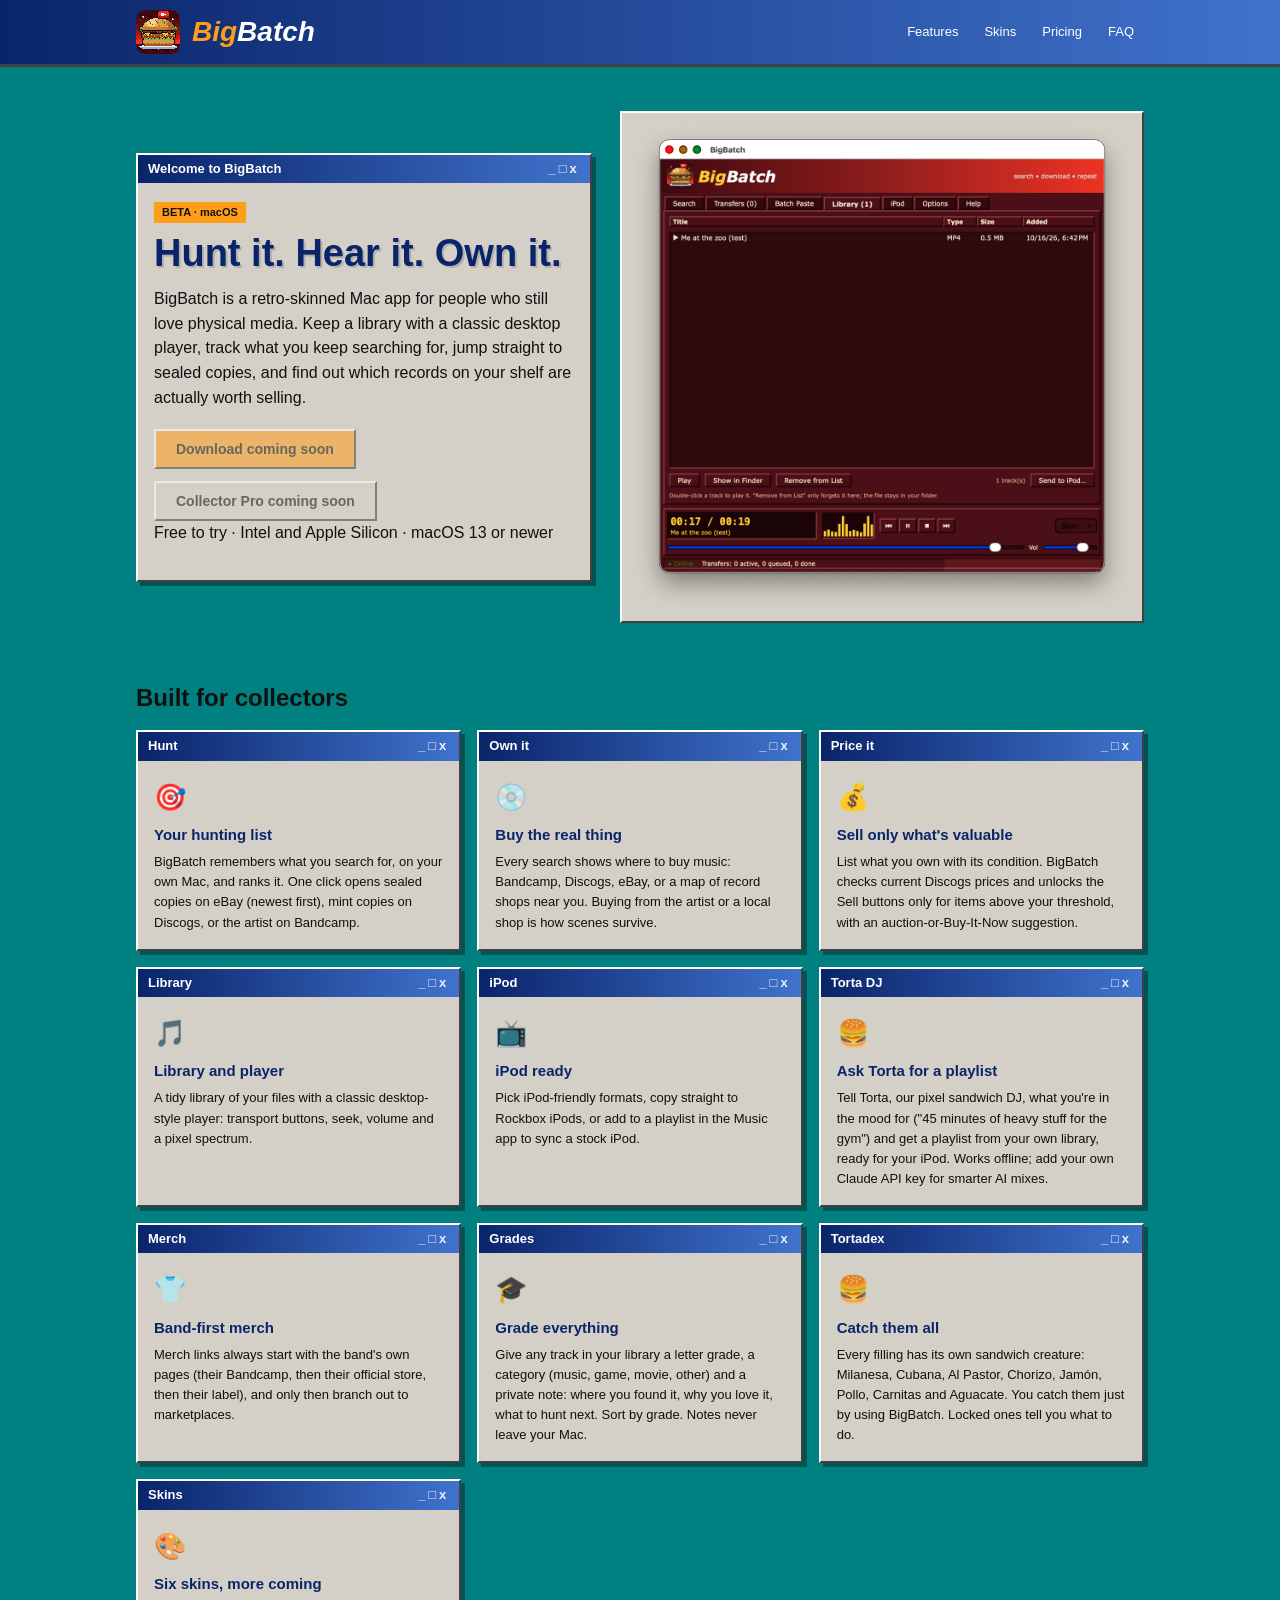
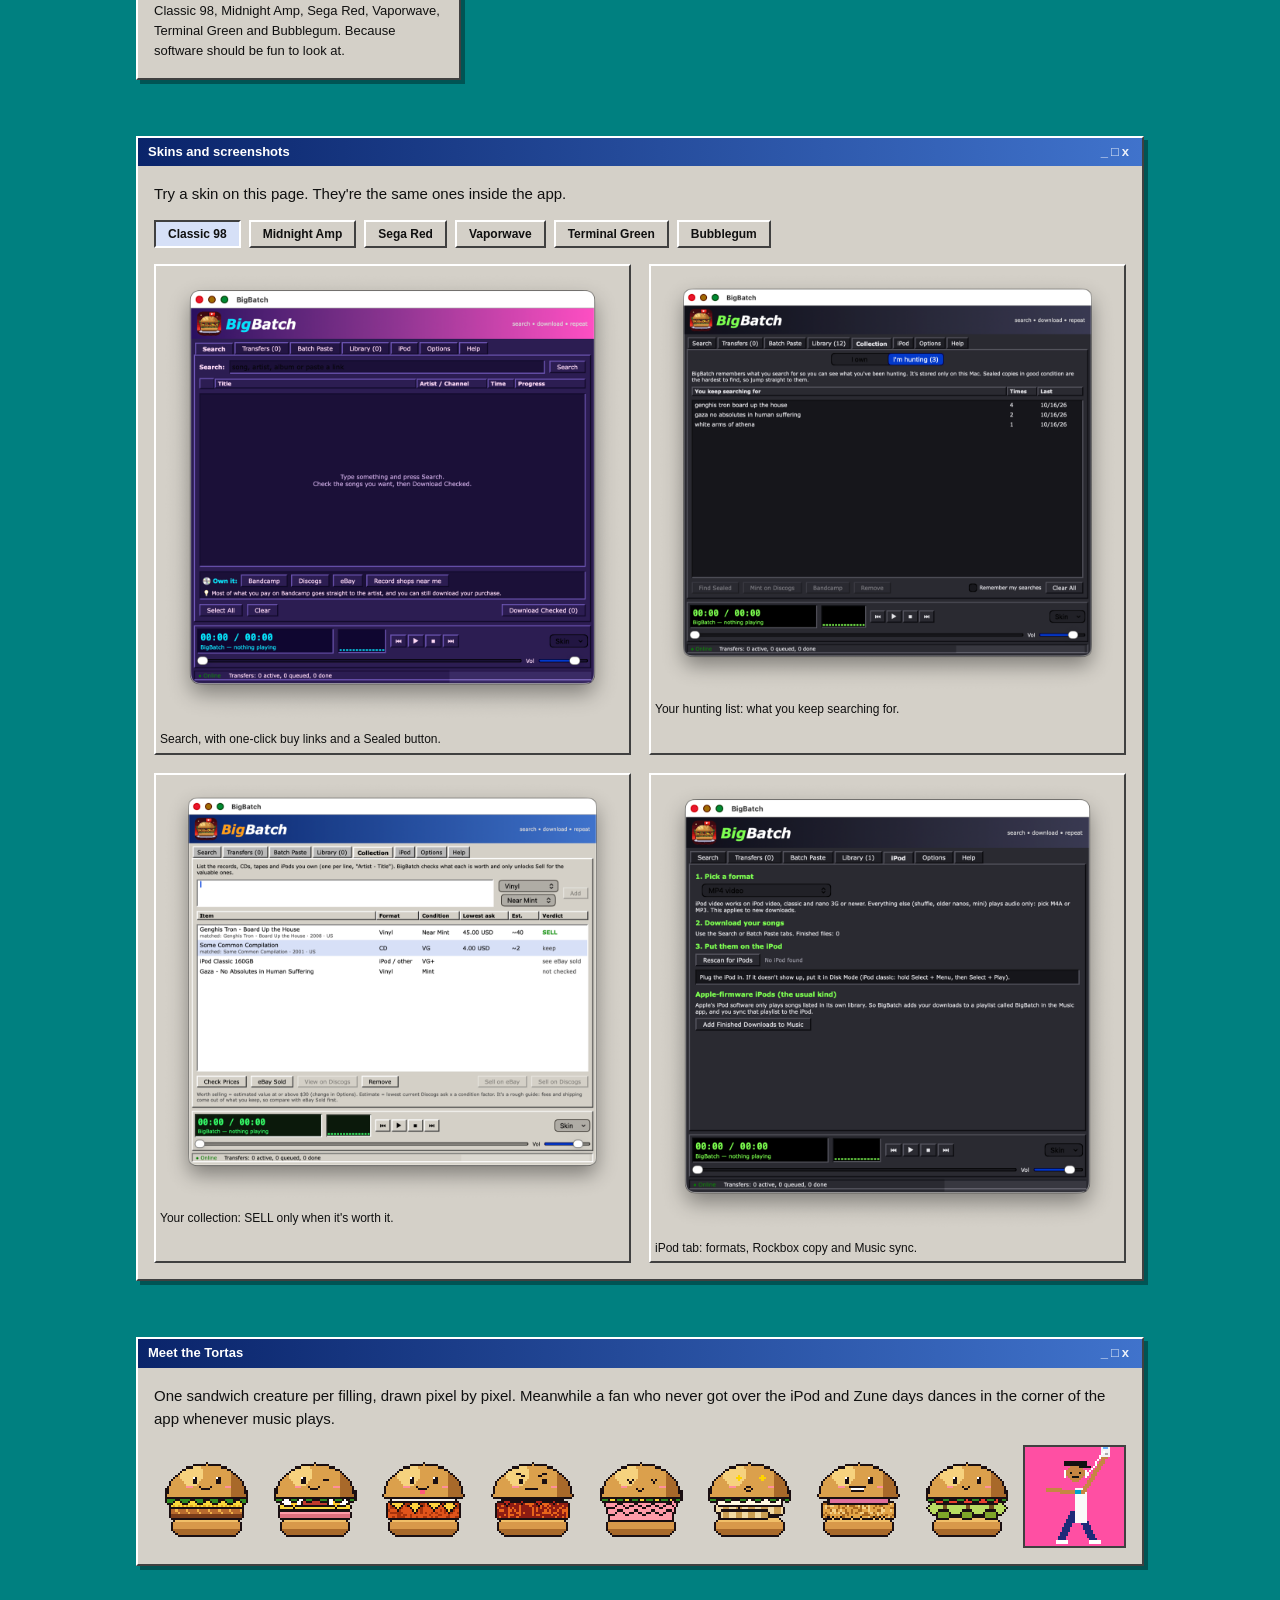
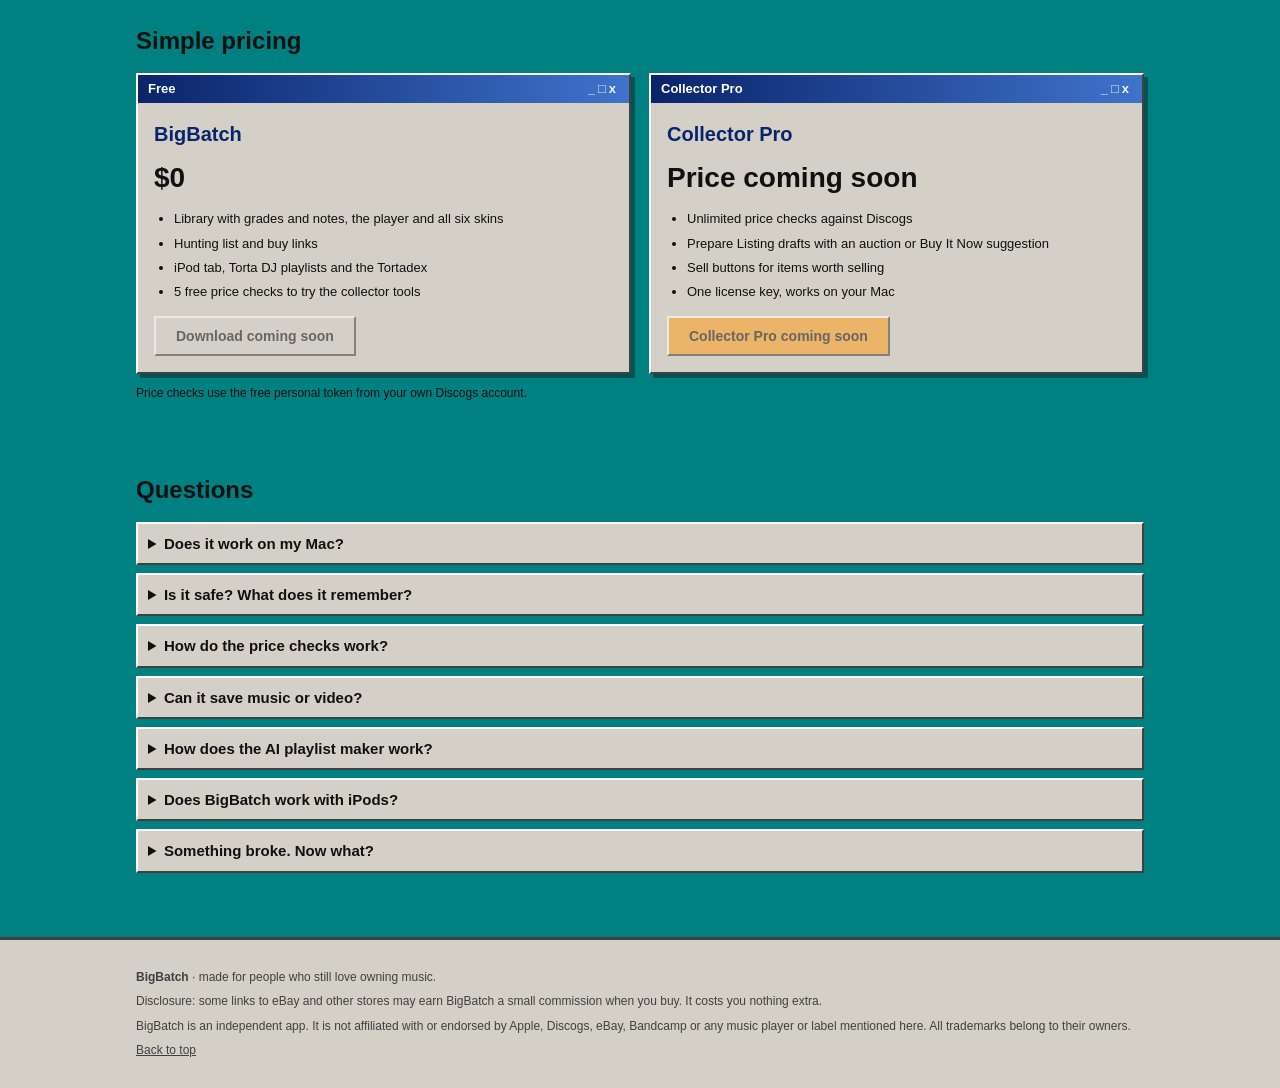
==== index.html @ f2b62b8d "BigBatch landing page Co-Authored-By: Claude Sonnet 5.5 <noreply@anthropic.com>" ====
<!doctype html>
<html lang="en">
<head>
<meta charset="utf-8">
<meta name="viewport" content="width=device-width, initial-scale=1">
<title>BigBatch</title>
<meta name="description" content="BigBatch is a retro-skinned Mac app for collectors: hunt for sealed copies, track what you want, price your shelf, and keep a library with a classic desktop player.">
<link rel="icon" href="img/icon.png">
<style>
  /* Skins mirror the app. Switch with the buttons in the Skins section. */
  :root {
    --face: #d4d0c8; --shadow: #404040; --hi: #ffffff; --bannerA: #0a246a; --bannerB: #4073cc;
    --accent: #ff9e1a; --heading: #0a246a; --text: #101010; --sub: #404040; --field: #ffffff;
    --sel: #d6e0f7; --lcdbg: #0b1a0b; --lcdfg: #38ff6a; --page: #008080;
  }
  [data-skin="midnight"] { --face:#2a2a31; --shadow:#0d0d10; --hi:#55555f; --bannerA:#101018; --bannerB:#3a3a52; --accent:#7cff4f; --heading:#7cff4f; --text:#e6e6ea; --sub:#a0a0ac; --field:#15151b; --sel:#2f4a2f; --lcdbg:#000; --lcdfg:#7cff4f; --page:#0b0b10; }
  [data-skin="sega"]     { --face:#4a1016; --shadow:#1a0407; --hi:#8a3a40; --bannerA:#3d0a10; --bannerB:#ee3324; --accent:#ffcc33; --heading:#ffcc33; --text:#ffe9d0; --sub:#d9a98f; --field:#2b0a0e; --sel:#7d1017; --lcdbg:#1a0407; --lcdfg:#ffcc33; --page:#220609; }
  [data-skin="vapor"]    { --face:#2b1d52; --shadow:#120b2a; --hi:#6d55b3; --bannerA:#2a1060; --bannerB:#ff4fc3; --accent:#00e5ff; --heading:#00e5ff; --text:#ffd9f6; --sub:#c9a8e0; --field:#1b1038; --sel:#5b2a8f; --lcdbg:#0f0630; --lcdfg:#00e5ff; --page:#150a30; }
  [data-skin="terminal"] { --face:#0c110c; --shadow:#000; --hi:#2f5a2f; --bannerA:#000; --bannerB:#0c4a14; --accent:#33ff33; --heading:#33ff33; --text:#33ff33; --sub:#1fae1f; --field:#000; --sel:#0f3a0f; --lcdbg:#000; --lcdfg:#33ff33; --page:#000; }
  [data-skin="bubble"]   { --face:#ffd1e8; --shadow:#8a3a68; --hi:#fff0f8; --bannerA:#c2187f; --bannerB:#ff7ac4; --accent:#fff200; --heading:#b0116e; --text:#3a1030; --sub:#7a3a62; --field:#fff8fc; --sel:#ffb3dc; --lcdbg:#3a1030; --lcdfg:#ff7ac4; --page:#ffb8dc; }

  * { box-sizing: border-box; }
  html { scroll-behavior: smooth; }
  body { margin: 0; font: 15px/1.55 Verdana, Geneva, Tahoma, sans-serif; color: var(--text); background: var(--page); }
  a { color: inherit; }
  img { max-width: 100%; height: auto; display: block; }
  .wrap { max-width: 1040px; margin: 0 auto; padding-left: 16px; padding-right: 16px; }

  /* beveled "window" panels */
  .win { background: var(--face); border: 2px solid; border-color: var(--hi) var(--shadow) var(--shadow) var(--hi); box-shadow: 4px 4px 0 rgba(0,0,0,.35); }
  .win > .bar { background: linear-gradient(90deg, var(--bannerA), var(--bannerB)); color: #fff; padding: 4px 10px; font-weight: bold; font-size: 13px; display: flex; justify-content: space-between; align-items: center; }
  .win > .bar i { font-style: normal; letter-spacing: 3px; opacity: .9; }
  .win > .body { padding: 16px; }
  .sunk { background: var(--field); border: 2px solid; border-color: var(--shadow) var(--hi) var(--hi) var(--shadow); }
  .btn { display: inline-block; text-decoration: none; padding: 10px 20px; font: bold 14px Verdana, sans-serif; color: var(--text); background: var(--face); border: 2px solid; border-color: var(--hi) var(--shadow) var(--shadow) var(--hi); cursor: pointer; }
  .btn:hover { background: var(--sel); }
  .btn:active { border-color: var(--shadow) var(--hi) var(--hi) var(--shadow); }
  .btn.primary { background: var(--accent); color: #111; }
  .btn.small { padding: 5px 12px; font-size: 12px; }
  .btn[aria-pressed="true"] { border-color: var(--shadow) var(--hi) var(--hi) var(--shadow); background: var(--sel); }

  header { background: linear-gradient(90deg, var(--bannerA), var(--bannerB)); border-bottom: 3px solid var(--shadow); }
  header .wrap { display: flex; align-items: center; gap: 12px; padding: 10px 16px; }
  header img { width: 44px; image-rendering: pixelated; }
  .logo { font: italic bold 28px Verdana, sans-serif; color: #fff; text-decoration: none; }
  .logo b { color: var(--accent); }
  nav { margin-left: auto; display: flex; gap: 6px; flex-wrap: wrap; }
  nav a { color: #fff; text-decoration: none; padding: 4px 10px; font-size: 13px; }
  nav a:hover { background: rgba(255,255,255,.18); }

  .hero { padding-top: 44px; padding-bottom: 28px; }
  .hero .grid { display: grid; grid-template-columns: 1fr 1.15fr; gap: 28px; align-items: center; }
  .hero h1 { font-size: 38px; line-height: 1.1; margin: 0 0 12px; color: var(--heading); text-shadow: 2px 2px 0 rgba(0,0,0,.15); }
  .hero p { margin: 0 0 18px; color: var(--text); font-size: 16px; }
  .cta { display: flex; gap: 12px; flex-wrap: wrap; }
  .tag { display: inline-block; font-size: 11px; padding: 2px 8px; background: var(--accent); color: #111; font-weight: bold; margin-bottom: 10px; }
  .sub { color: var(--sub); font-size: 12px; margin-top: 10px; }
  .shot { border: 2px solid; border-color: var(--hi) var(--shadow) var(--shadow) var(--hi); background: var(--face); padding: 4px; }
  .shot img { width: 100%; }

  section.wrap { padding-top: 28px; padding-bottom: 28px; }
  h2 { margin: 0 0 14px; font-size: 24px; color: var(--heading); }
  .on-page h2, .on-page > p { color: var(--text); }
  .features { display: grid; grid-template-columns: repeat(3, 1fr); gap: 16px; }
  .features h3 { margin: 0 0 6px; font-size: 15px; color: var(--heading); }
  .features p { margin: 0; font-size: 13px; color: var(--text); }
  .features .ico { font-size: 26px; margin-bottom: 6px; }

  .gallery { display: grid; grid-template-columns: repeat(2, 1fr); gap: 18px; margin-top: 16px; }
  .gallery figure { margin: 0; }
  .gallery figcaption { font-size: 12px; margin-top: 6px; color: var(--text); }
  .skins { display: flex; gap: 8px; flex-wrap: wrap; margin: 8px 0 4px; }

  .plans { display: grid; grid-template-columns: 1fr 1fr; gap: 18px; }
  .plans h3 { margin: 0 0 4px; color: var(--heading); font-size: 20px; }
  .price { font-size: 28px; font-weight: bold; margin: 6px 0 10px; }
  .plans ul { margin: 0 0 14px; padding-left: 20px; font-size: 13px; }
  .plans li { margin: 4px 0; }

  .tortas { display: grid; grid-template-columns: repeat(9, 1fr); gap: 6px; }
  .tortas img { image-rendering: pixelated; width: 100%; }
  .tortas .fan { border: 2px solid var(--shadow); }
  details { margin: 8px 0; }
  summary { cursor: pointer; font-weight: bold; padding: 8px 10px; background: var(--face); border: 2px solid; border-color: var(--hi) var(--shadow) var(--shadow) var(--hi); }
  details p { margin: 0; padding: 10px 12px; font-size: 13px; }

  footer { background: var(--face); border-top: 3px solid var(--shadow); margin-top: 28px; padding: 22px 0; font-size: 12px; color: var(--sub); }
  footer p { margin: 6px 0; }

  @media (max-width: 800px) {
    .hero .grid, .plans { grid-template-columns: 1fr; }
    .features { grid-template-columns: 1fr 1fr; }
    .gallery { grid-template-columns: 1fr; }
    .hero h1 { font-size: 32px; }
  }
  @media (max-width: 800px) { .tortas { grid-template-columns: repeat(3, 1fr); } }
  @media (max-width: 520px) { .features { grid-template-columns: 1fr; } nav { display: none; } }
  @media (prefers-reduced-motion: reduce) { html { scroll-behavior: auto; } }
</style>
</head>
<body data-skin="classic">

<header>
  <div class="wrap">
    <img src="img/icon.png" alt="BigBatch pixel-art torta icon">
    <a class="logo" href="#top"><b>Big</b>Batch</a>
    <nav aria-label="Main">
      <a href="#features">Features</a>
      <a href="#skins">Skins</a>
      <a href="#pricing">Pricing</a>
      <a href="#faq">FAQ</a>
    </nav>
  </div>
</header>

<main id="top">
  <div class="wrap hero">
    <div class="grid">
      <div class="win"><div class="bar">Welcome to BigBatch <i>_&#9633;x</i></div><div class="body">
        <span class="tag">BETA &middot; macOS</span>
        <h1>Hunt it. Hear it. Own it.</h1>
        <p>BigBatch is a retro-skinned Mac app for people who still love physical media. Keep a library with a classic desktop player, track what you keep searching for, jump straight to sealed copies, and find out which records on your shelf are actually worth selling.</p>
        <div class="cta">
          <a class="btn primary" data-link="download" href="#download">Download for Mac</a>
          <a class="btn" data-link="buy" href="#pricing">Get Collector Pro</a>
        </div>
        <p class="sub">Free to try &middot; Intel and Apple Silicon &middot; macOS 13 or newer</p>
      </div></div>
      <div class="shot"><img src="img/library.png" alt="BigBatch with the Sega Red skin, showing the library and the built-in player"></div>
    </div>
  </div>

  <section id="features" class="wrap">
    <h2 style="color:var(--text)">Built for collectors</h2>
    <div class="features">
      <div class="win"><div class="bar">Hunt <i>_&#9633;x</i></div><div class="body">
        <div class="ico">&#127919;</div><h3>Your hunting list</h3>
        <p>BigBatch remembers what you search for, on your own Mac, and ranks it. One click opens sealed copies on eBay (newest first), mint copies on Discogs, or the artist on Bandcamp.</p></div></div>
      <div class="win"><div class="bar">Own it <i>_&#9633;x</i></div><div class="body">
        <div class="ico">&#128191;</div><h3>Buy the real thing</h3>
        <p>Every search shows where to buy music: Bandcamp, Discogs, eBay, or a map of record shops near you. Buying from the artist or a local shop is how scenes survive.</p></div></div>
      <div class="win"><div class="bar">Price it <i>_&#9633;x</i></div><div class="body">
        <div class="ico">&#128176;</div><h3>Sell only what's valuable</h3>
        <p>List what you own with its condition. BigBatch checks current Discogs prices and unlocks the Sell buttons only for items above your threshold, with an auction-or-Buy-It-Now suggestion.</p></div></div>
      <div class="win"><div class="bar">Library <i>_&#9633;x</i></div><div class="body">
        <div class="ico">&#127925;</div><h3>Library and player</h3>
        <p>A tidy library of your files with a classic desktop-style player: transport buttons, seek, volume and a pixel spectrum.</p></div></div>
      <div class="win"><div class="bar">iPod <i>_&#9633;x</i></div><div class="body">
        <div class="ico">&#128250;</div><h3>iPod ready</h3>
        <p>Pick iPod-friendly formats, copy straight to Rockbox iPods, or add to a playlist in the Music app to sync a stock iPod.</p></div></div>
      <div class="win"><div class="bar">Torta DJ <i>_&#9633;x</i></div><div class="body">
        <div class="ico">&#127828;</div><h3>Ask Torta for a playlist</h3>
        <p>Tell Torta, our pixel sandwich DJ, what you're in the mood for ("45 minutes of heavy stuff for the gym") and get a playlist from your own library, ready for your iPod. Works offline; add your own Claude API key for smarter AI mixes.</p></div></div>
      <div class="win"><div class="bar">Merch <i>_&#9633;x</i></div><div class="body">
        <div class="ico">&#128085;</div><h3>Band-first merch</h3>
        <p>Merch links always start with the band's own pages (their Bandcamp, then their official store, then their label), and only then branch out to marketplaces.</p></div></div>
      <div class="win"><div class="bar">Grades <i>_&#9633;x</i></div><div class="body">
        <div class="ico">&#127891;</div><h3>Grade everything</h3>
        <p>Give any track in your library a letter grade, a category (music, game, movie, other) and a private note: where you found it, why you love it, what to hunt next. Sort by grade. Notes never leave your Mac.</p></div></div>
      <div class="win"><div class="bar">Tortadex <i>_&#9633;x</i></div><div class="body">
        <div class="ico">&#127828;</div><h3>Catch them all</h3>
        <p>Every filling has its own sandwich creature: Milanesa, Cubana, Al Pastor, Chorizo, Jam&oacute;n, Pollo, Carnitas and Aguacate. You catch them just by using BigBatch. Locked ones tell you what to do.</p></div></div>
      <div class="win"><div class="bar">Skins <i>_&#9633;x</i></div><div class="body">
        <div class="ico">&#127912;</div><h3>Six skins, more coming</h3>
        <p>Classic 98, Midnight Amp, Sega Red, Vaporwave, Terminal Green and Bubblegum. Because software should be fun to look at.</p></div></div>
    </div>
  </section>

  <section id="skins" class="wrap">
    <div class="win">
      <div class="bar">Skins and screenshots <i>_&#9633;x</i></div>
      <div class="body">
        <p style="margin-top:0">Try a skin on this page. They're the same ones inside the app.</p>
        <div class="skins" role="group" aria-label="Choose a skin">
          <button class="btn small" data-skin-btn="classic" aria-pressed="true">Classic 98</button>
          <button class="btn small" data-skin-btn="midnight" aria-pressed="false">Midnight Amp</button>
          <button class="btn small" data-skin-btn="sega" aria-pressed="false">Sega Red</button>
          <button class="btn small" data-skin-btn="vapor" aria-pressed="false">Vaporwave</button>
          <button class="btn small" data-skin-btn="terminal" aria-pressed="false">Terminal Green</button>
          <button class="btn small" data-skin-btn="bubble" aria-pressed="false">Bubblegum</button>
        </div>
        <div class="gallery">
          <figure class="shot"><img src="img/buy-strip.png" alt="Search tab with the Buy it strip in the Vaporwave skin" loading="lazy"><figcaption>Search, with one-click buy links and a Sealed button.</figcaption></figure>
          <figure class="shot"><img src="img/hunting.png" alt="The hunting list in the Midnight Amp skin" loading="lazy"><figcaption>Your hunting list: what you keep searching for.</figcaption></figure>
          <figure class="shot"><img src="img/collection.png" alt="Collection tab showing a valuable record marked SELL and a cheap CD marked keep" loading="lazy"><figcaption>Your collection: SELL only when it's worth it.</figcaption></figure>
          <figure class="shot"><img src="img/ipod.png" alt="The iPod tab in the Midnight Amp skin" loading="lazy"><figcaption>iPod tab: formats, Rockbox copy and Music sync.</figcaption></figure>
        </div>
      </div>
    </div>
  </section>

  <section id="tortas" class="wrap">
    <div class="win">
      <div class="bar">Meet the Tortas <i>_&#9633;x</i></div>
      <div class="body">
        <p style="margin-top:0">One sandwich creature per filling, drawn pixel by pixel. Meanwhile a fan who never got over the iPod and Zune days dances in the corner of the app whenever music plays.</p>
        <div class="tortas">
          <img src="img/tortas/torta_milanesa.png" alt="Milly the Milanesa, a pixel-art sandwich creature">
          <img src="img/tortas/torta_cubana.png" alt="Cuba the Cubana">
          <img src="img/tortas/torta_alpastor.png" alt="Pasto the Al Pastor">
          <img src="img/tortas/torta_chorizo.png" alt="Chori the Chorizo">
          <img src="img/tortas/torta_jamon.png" alt="Jami the Jamon">
          <img src="img/tortas/torta_pollo.png" alt="Polly the Pollo">
          <img src="img/tortas/torta_carnitas.png" alt="Carni the Carnitas">
          <img src="img/tortas/torta_aguacate.png" alt="Avo the Aguacate">
          <img class="fan" src="img/tortas/dancer.png" alt="The dancing fan holding an iPod">
        </div>
      </div>
    </div>
  </section>

  <section id="pricing" class="wrap">
    <h2 style="color:var(--text)">Simple pricing</h2>
    <div class="plans">
      <div class="win"><div class="bar">Free <i>_&#9633;x</i></div><div class="body">
        <h3>BigBatch</h3><div class="price">$0</div>
        <ul>
          <li>Library with grades and notes, the player and all six skins</li>
          <li>Hunting list and buy links</li>
          <li>iPod tab, Torta DJ playlists and the Tortadex</li>
          <li>5 free price checks to try the collector tools</li>
        </ul>
        <a class="btn" data-link="download" href="#download">Download</a>
      </div></div>
      <div class="win"><div class="bar">Collector Pro <i>_&#9633;x</i></div><div class="body">
        <h3>Collector Pro</h3><div class="price" data-price>Price coming soon</div>
        <ul>
          <li>Unlimited price checks against Discogs</li>
          <li>Prepare Listing drafts with an auction or Buy It Now suggestion</li>
          <li>Sell buttons for items worth selling</li>
          <li>One license key, works on your Mac</li>
        </ul>
        <a class="btn primary" data-link="buy" href="#pricing">Buy Collector Pro</a>
      </div></div>
    </div>
    <p class="sub" style="color:var(--text)">Price checks use the free personal token from your own Discogs account.</p>
  </section>

  <section id="faq" class="wrap">
    <h2 style="color:var(--text)">Questions</h2>
    <details><summary>Does it work on my Mac?</summary><p>Yes, on Intel and Apple Silicon Macs running macOS 13 or newer. The first time you open it, macOS will warn that it isn't from the App Store: right-click BigBatch, choose Open, then confirm. You only do this once.</p></details>
    <details><summary>Is it safe? What does it remember?</summary><p>Your searches, library and collection are stored only on your own Mac. Nothing is uploaded unless you choose to send a help report yourself. You can switch search memory off or clear it any time.</p></details>
    <details><summary>How do the price checks work?</summary><p>BigBatch looks up the lowest current asking price on Discogs for each item and applies a rough condition factor. It's a guide, not an appraisal: fees and shipping come out of what you keep, so compare with eBay's sold listings before you list anything.</p></details>
    <details><summary>Can it save music or video?</summary><p>BigBatch can save audio and video that you have the right to keep: your own uploads, Creative Commons and public-domain material, and anything you have permission to save. You're responsible for following copyright law and each site's terms of service.</p></details>
    <details><summary>How does the AI playlist maker work?</summary><p>Torta works in two modes. Quick mode matches your words to the track names in your library, entirely on your Mac. If you paste your own Claude API key in Options, Torta uses it for smarter mixes; in that mode your request and your track titles are sent to Anthropic using your key, and you pay for your own usage. The key is kept in your Mac's Keychain.</p></details>
    <details><summary>Does BigBatch work with iPods?</summary><p>It can prepare iPod-friendly files and copy them to Rockbox iPods, or add them to a playlist in the Music app so you can sync a stock iPod. This part is new, so tell us if your model doesn't behave.</p></details>
    <details><summary>Something broke. Now what?</summary><p>Open the Help tab. Run Check tests the app's tools, and Send Help Report bundles a screenshot and diagnostics into a zip you can send to us. Nothing is sent automatically.</p></details>
  </section>
</main>

<footer>
  <div class="wrap">
    <p><b>BigBatch</b> &middot; made for people who still love owning music.</p>
    <p>Disclosure: some links to eBay and other stores may earn BigBatch a small commission when you buy. It costs you nothing extra.</p>
    <p>BigBatch is an independent app. It is not affiliated with or endorsed by Apple, Discogs, eBay, Bandcamp or any music player or label mentioned here. All trademarks belong to their owners.</p>
    <p><a href="#top">Back to top</a></p>
  </div>
</footer>

<script>
  // Fill in your real links here. Leave blank to keep the buttons pointing at the page sections.
  const CONFIG = {
    download: "",   // e.g. a GitHub release or your own hosting URL for BigBatch.zip
    buy: "",        // your Lemon Squeezy (or other) checkout URL for Collector Pro
    price: ""       // e.g. "$19", shown on the Collector Pro card
  };

  for (const a of document.querySelectorAll("[data-link]")) {
    const url = CONFIG[a.dataset.link];
    if (url) { a.href = url; a.rel = "noopener"; }
    else {  // no link yet: show an honest "coming soon" instead of a dead button
      a.removeAttribute("href");
      a.setAttribute("aria-disabled", "true");
      a.style.opacity = ".55"; a.style.cursor = "not-allowed";
      a.textContent = a.dataset.link === "download" ? "Download coming soon" : "Collector Pro coming soon";
    }
  }
  if (CONFIG.price) for (const el of document.querySelectorAll("[data-price]")) el.textContent = CONFIG.price;

  // skin switcher
  const btns = [...document.querySelectorAll("[data-skin-btn]")];
  function setSkin(name) {
    document.body.dataset.skin = name;
    btns.forEach(b => b.setAttribute("aria-pressed", String(b.dataset.skinBtn === name)));
    try { localStorage.setItem("bb-skin", name); } catch (e) {}
  }
  btns.forEach(b => b.addEventListener("click", () => setSkin(b.dataset.skinBtn)));
  try { const s = localStorage.getItem("bb-skin"); if (s) setSkin(s); } catch (e) {}
</script>
</body>
</html>
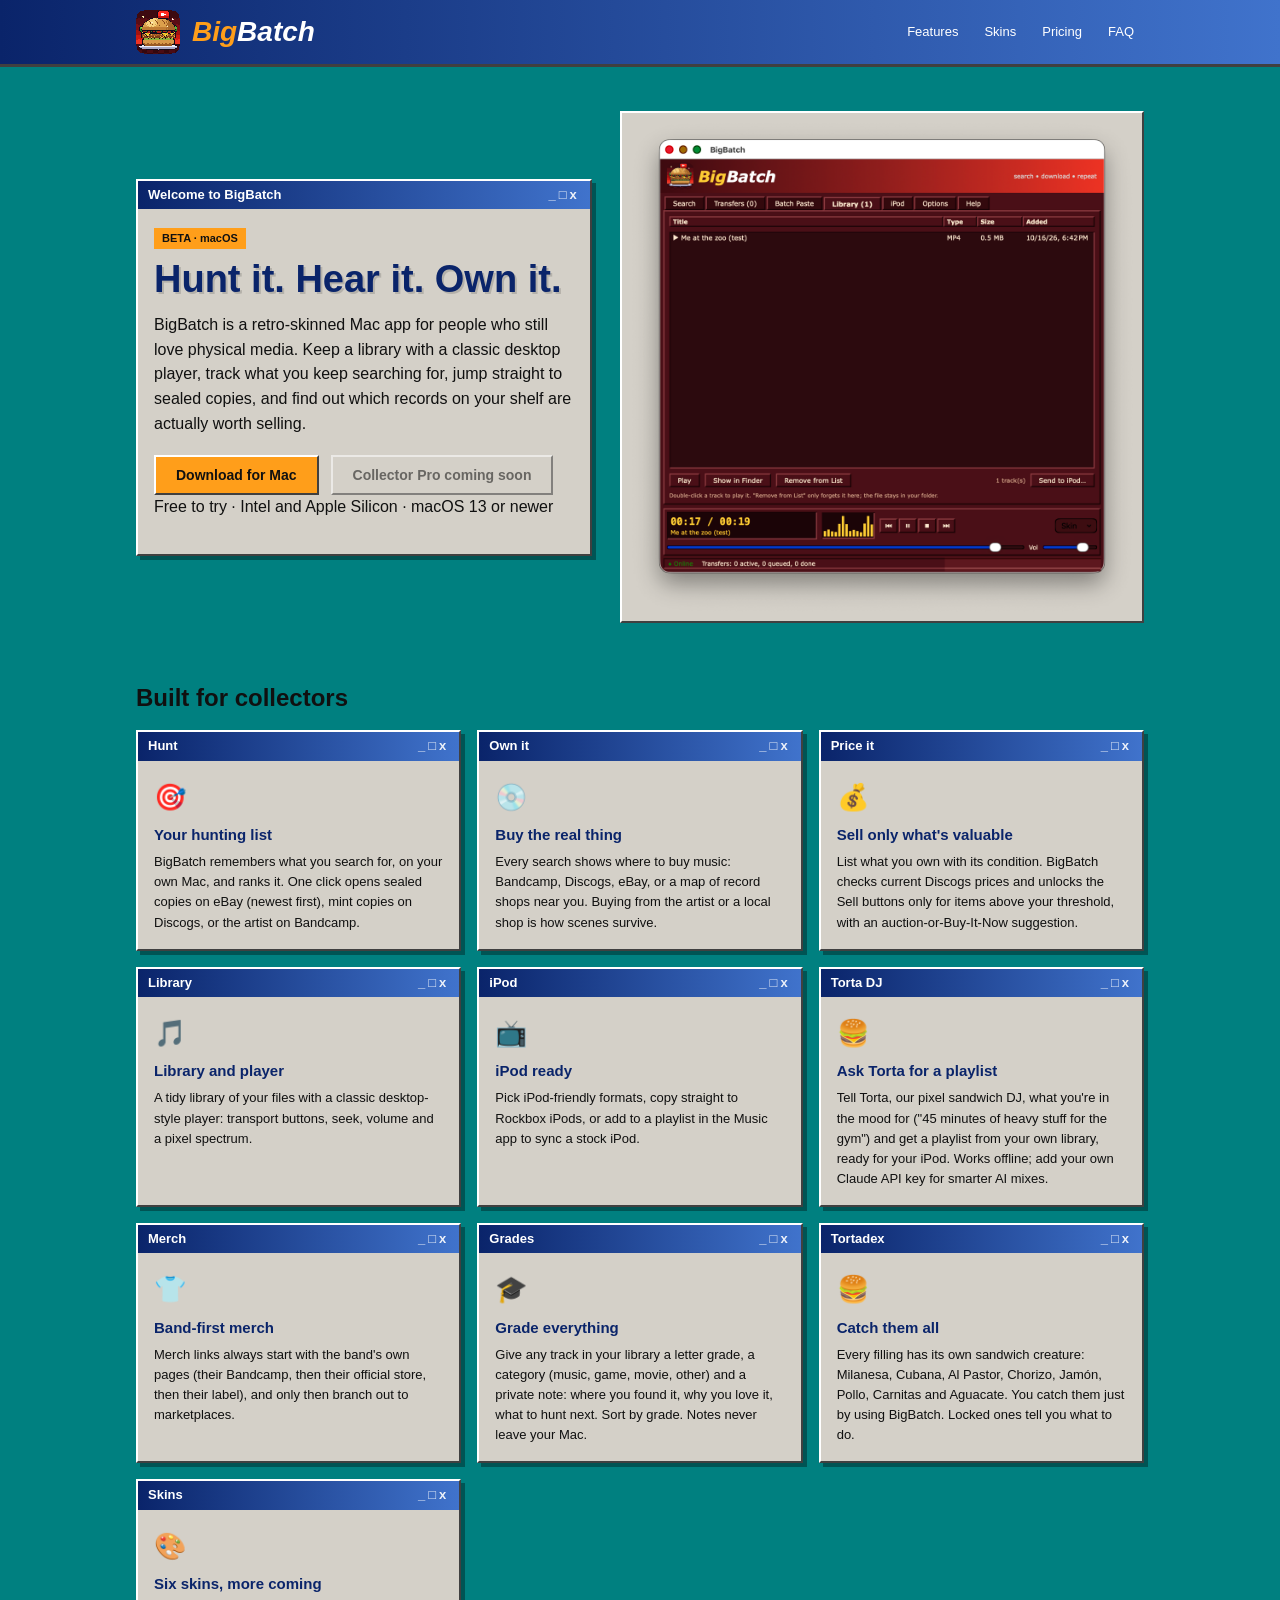
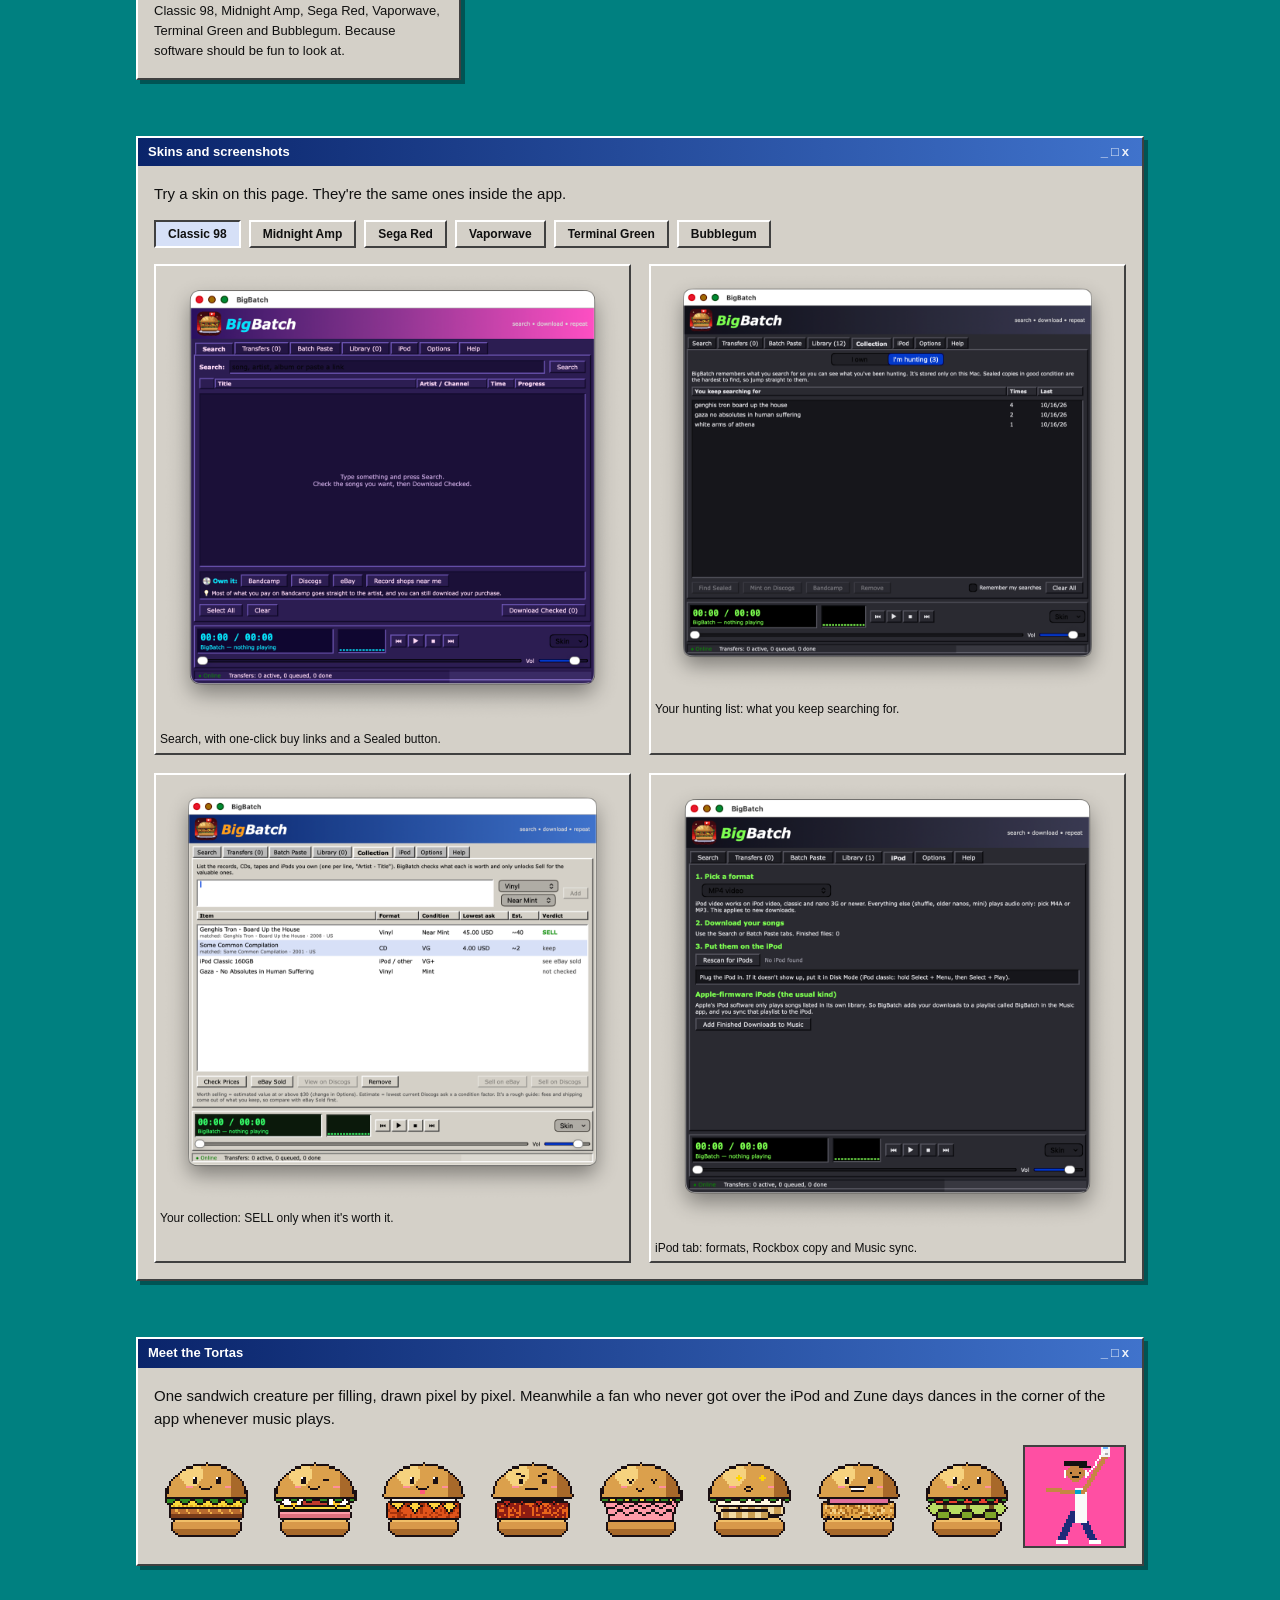
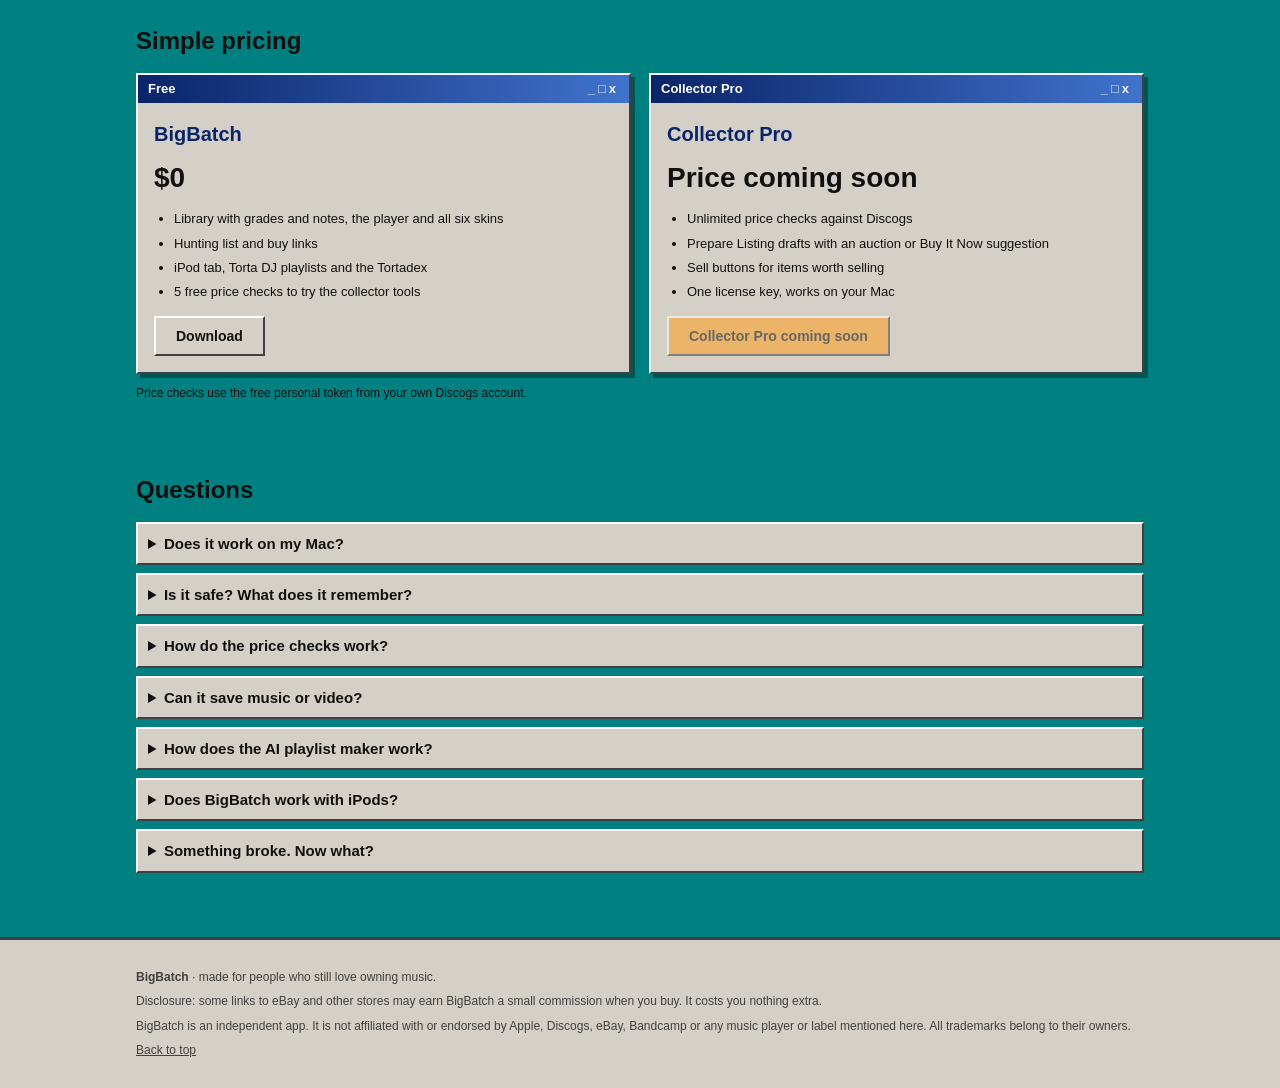
==== commit b06b0333: "Wire the Download button to the latest release Co-Authored-By: Claude Sonnet 5.5 <noreply@anthropic." ====
--- a/index.html
+++ b/index.html
@@ -260,7 +260,7 @@
 <script>
   // Fill in your real links here. Leave blank to keep the buttons pointing at the page sections.
   const CONFIG = {
-    download: "",   // e.g. a GitHub release or your own hosting URL for BigBatch.zip
+    download: "https://github.com/t6fwv555y8-rgb/bigbatch/releases/latest/download/BigBatch.zip",
     buy: "",        // your Lemon Squeezy (or other) checkout URL for Collector Pro
     price: ""       // e.g. "$19", shown on the Collector Pro card
   };
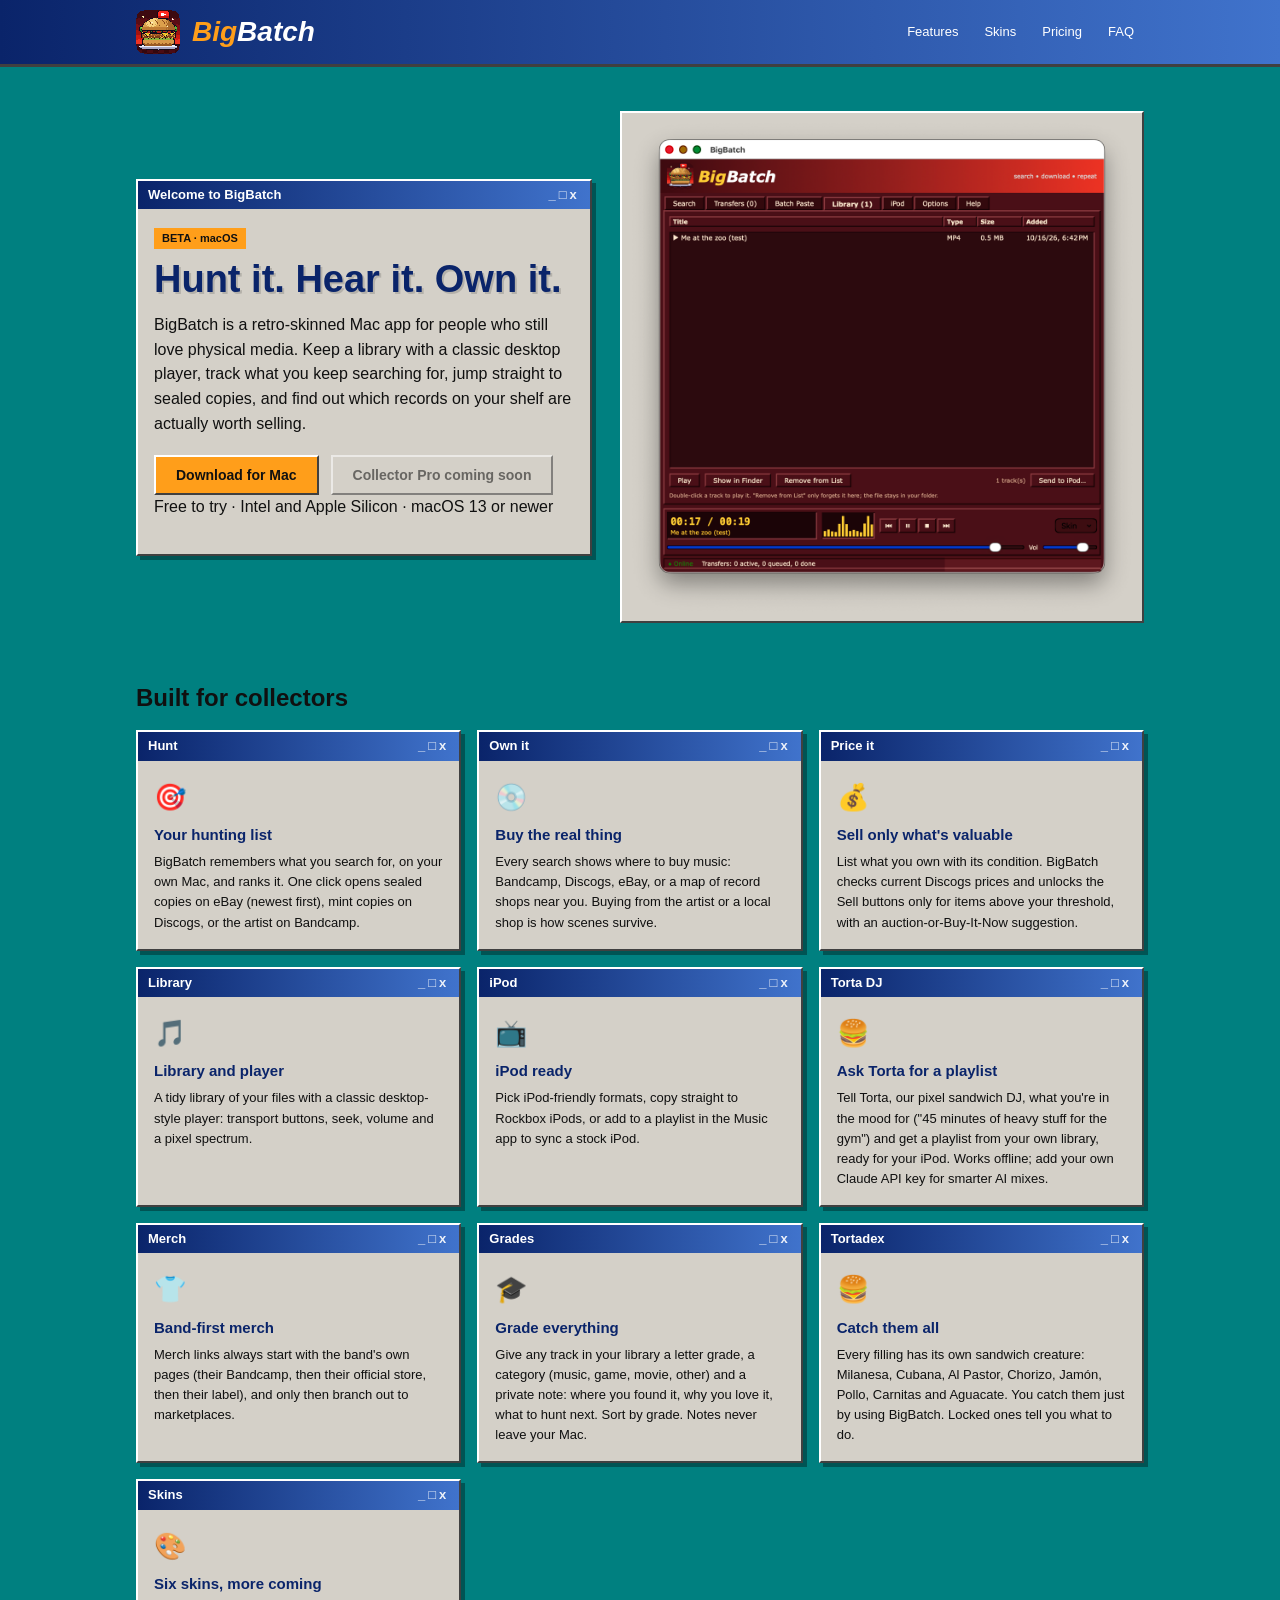
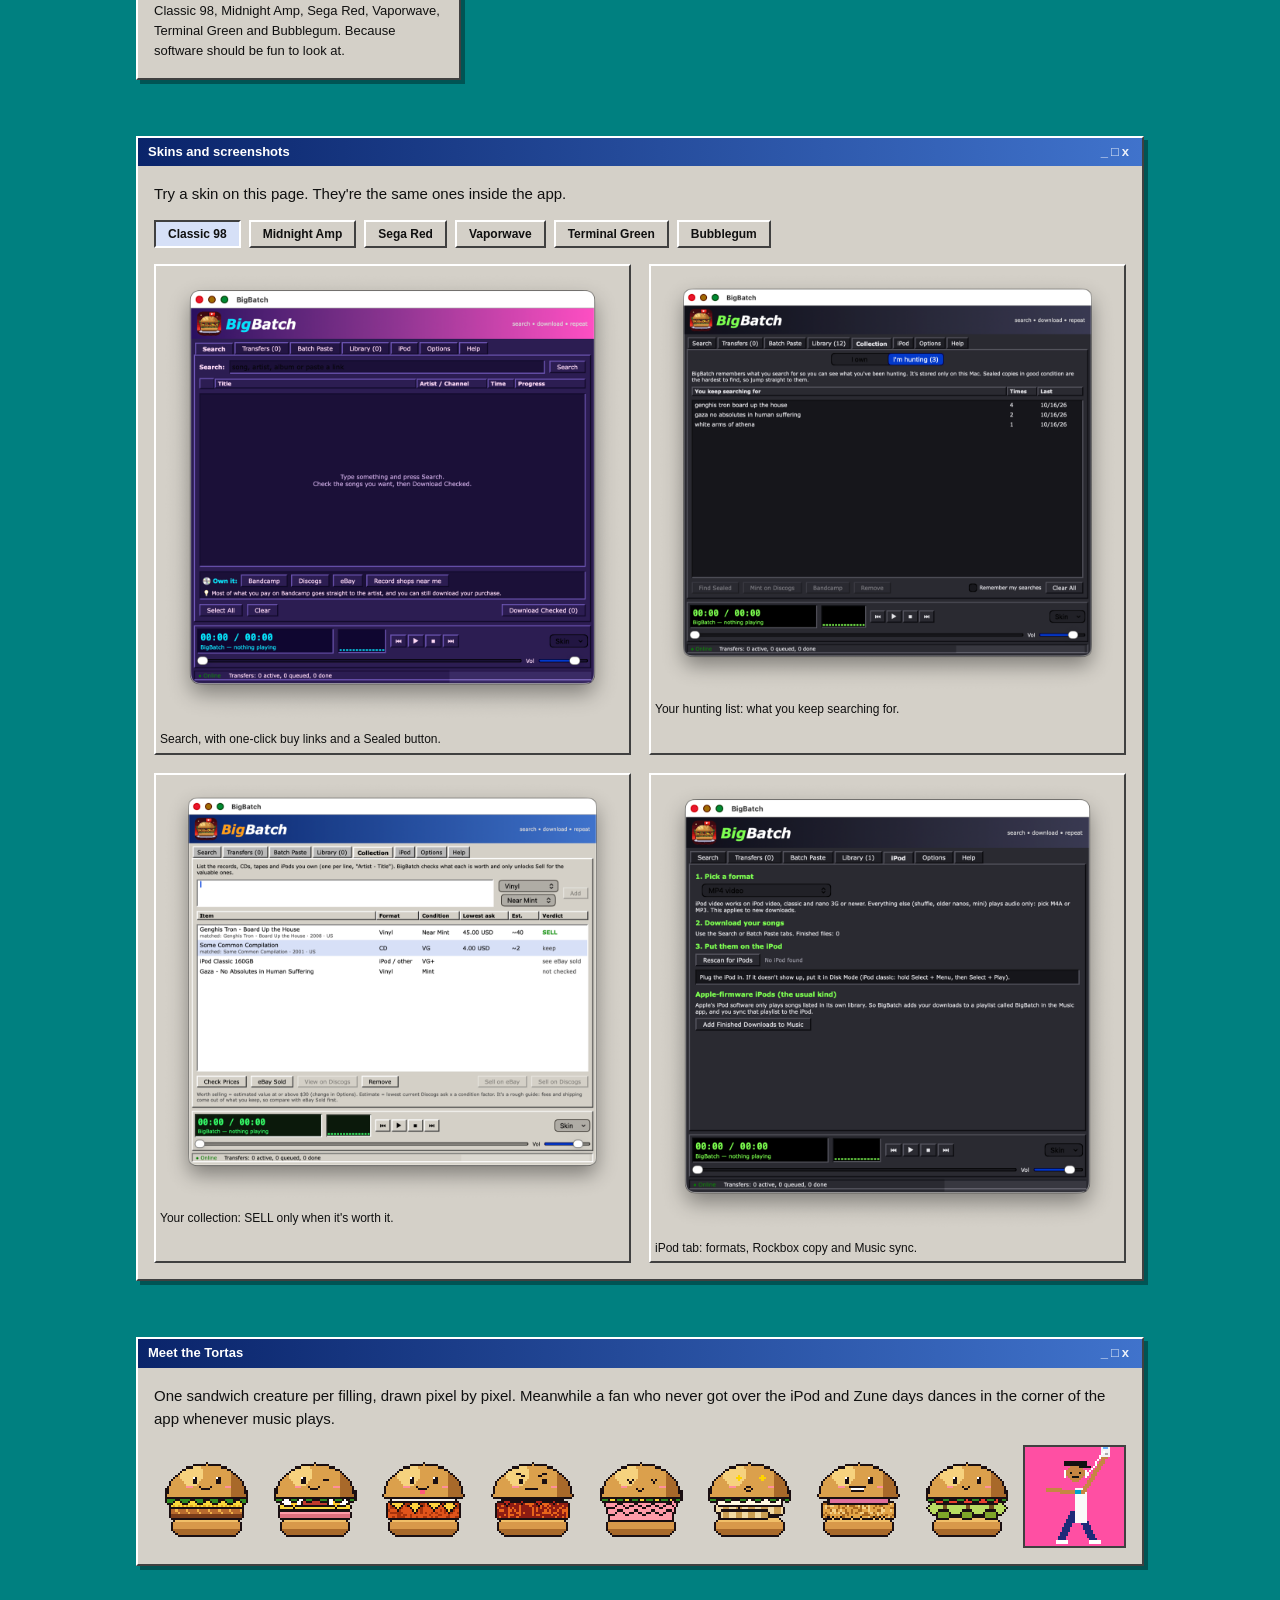
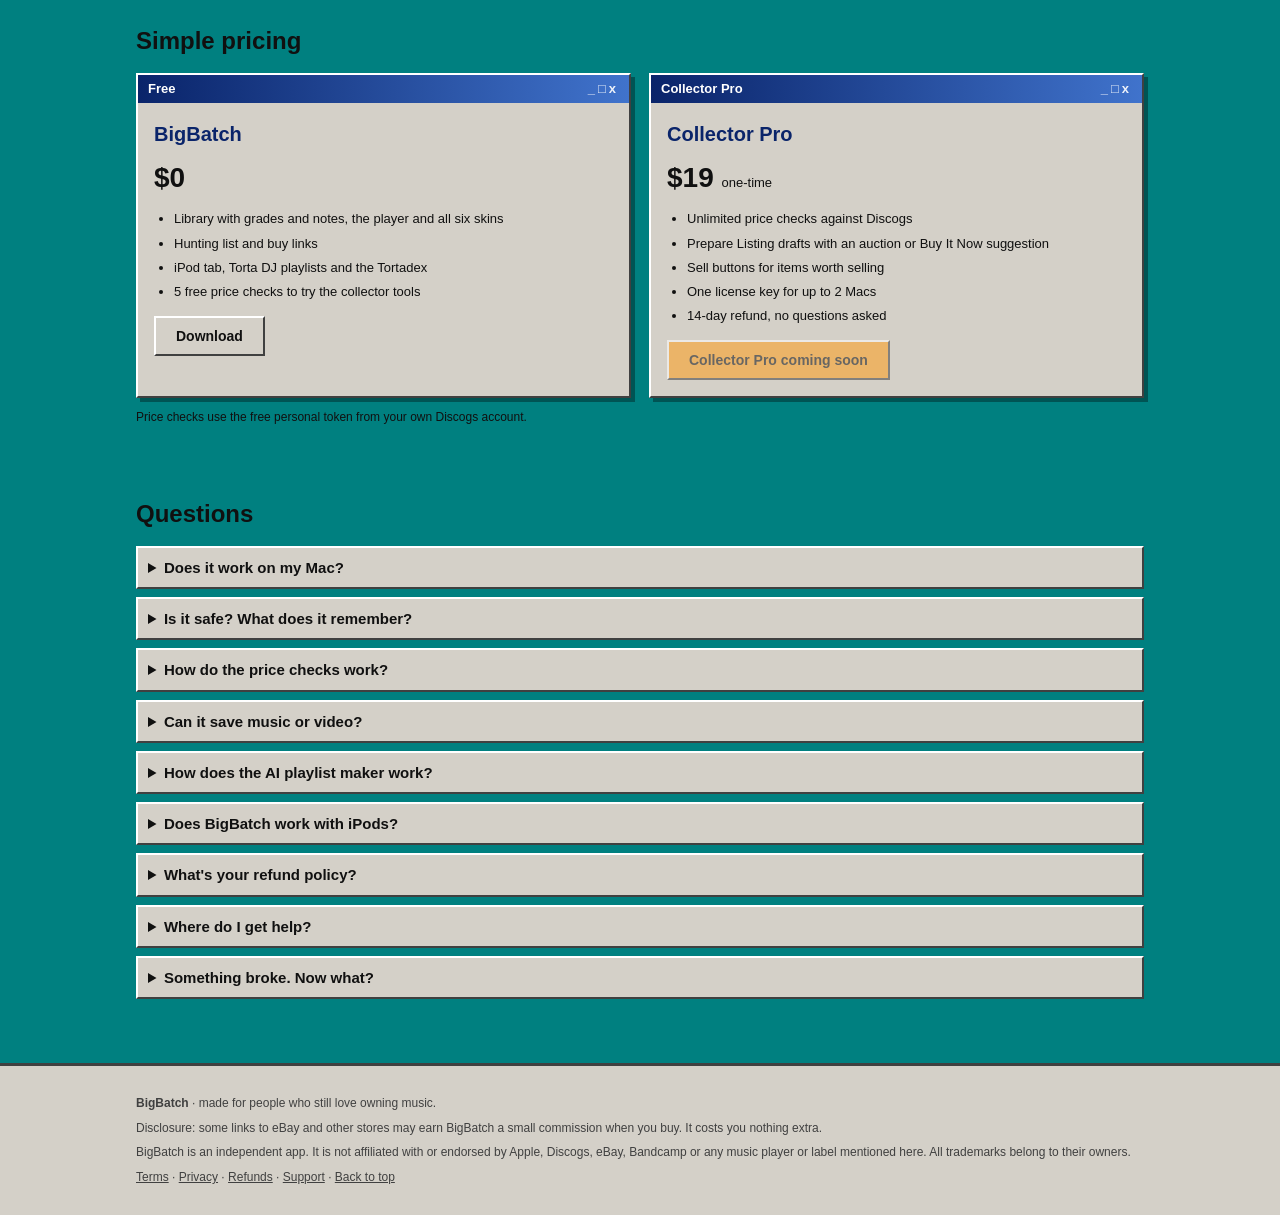
==== commit c7e8f5f2: "Add pricing, Terms, Privacy and Refund pages Co-Authored-By: Claude Sonnet 5.5 <noreply@anthropic.co" ====
--- a/index.html
+++ b/index.html
@@ -223,12 +223,13 @@
         <a class="btn" data-link="download" href="#download">Download</a>
       </div></div>
       <div class="win"><div class="bar">Collector Pro <i>_&#9633;x</i></div><div class="body">
-        <h3>Collector Pro</h3><div class="price" data-price>Price coming soon</div>
+        <h3>Collector Pro</h3><div class="price"><span data-price>Price coming soon</span> <small style="font-size:13px;font-weight:normal">one-time</small></div>
         <ul>
           <li>Unlimited price checks against Discogs</li>
           <li>Prepare Listing drafts with an auction or Buy It Now suggestion</li>
           <li>Sell buttons for items worth selling</li>
-          <li>One license key, works on your Mac</li>
+          <li>One license key for up to 2 Macs</li>
+          <li>14-day refund, no questions asked</li>
         </ul>
         <a class="btn primary" data-link="buy" href="#pricing">Buy Collector Pro</a>
       </div></div>
@@ -244,6 +245,8 @@
     <details><summary>Can it save music or video?</summary><p>BigBatch can save audio and video that you have the right to keep: your own uploads, Creative Commons and public-domain material, and anything you have permission to save. You're responsible for following copyright law and each site's terms of service.</p></details>
     <details><summary>How does the AI playlist maker work?</summary><p>Torta works in two modes. Quick mode matches your words to the track names in your library, entirely on your Mac. If you paste your own Claude API key in Options, Torta uses it for smarter mixes; in that mode your request and your track titles are sent to Anthropic using your key, and you pay for your own usage. The key is kept in your Mac's Keychain.</p></details>
     <details><summary>Does BigBatch work with iPods?</summary><p>It can prepare iPod-friendly files and copy them to Rockbox iPods, or add them to a playlist in the Music app so you can sync a stock iPod. This part is new, so tell us if your model doesn't behave.</p></details>
+    <details><summary>What's your refund policy?</summary><p>Collector Pro has a 14-day refund window, no questions asked. See the <a href="refund.html">Refund Policy</a>.</p></details>
+    <details><summary>Where do I get help?</summary><p>Open an issue on our <a href="https://github.com/t6fwv555y8-rgb/bigbatch/issues">support page</a>. Issues are public, so please don't include personal information, order numbers or license keys. You can also use the Help tab inside the app to build a diagnostic report.</p></details>
     <details><summary>Something broke. Now what?</summary><p>Open the Help tab. Run Check tests the app's tools, and Send Help Report bundles a screenshot and diagnostics into a zip you can send to us. Nothing is sent automatically.</p></details>
   </section>
 </main>
@@ -253,7 +256,7 @@
     <p><b>BigBatch</b> &middot; made for people who still love owning music.</p>
     <p>Disclosure: some links to eBay and other stores may earn BigBatch a small commission when you buy. It costs you nothing extra.</p>
     <p>BigBatch is an independent app. It is not affiliated with or endorsed by Apple, Discogs, eBay, Bandcamp or any music player or label mentioned here. All trademarks belong to their owners.</p>
-    <p><a href="#top">Back to top</a></p>
+    <p><a href="terms.html">Terms</a> &middot; <a href="privacy.html">Privacy</a> &middot; <a href="refund.html">Refunds</a> &middot; <a href="https://github.com/t6fwv555y8-rgb/bigbatch/issues">Support</a> &middot; <a href="#top">Back to top</a></p>
   </div>
 </footer>
 
@@ -262,7 +265,7 @@
   const CONFIG = {
     download: "https://github.com/t6fwv555y8-rgb/bigbatch/releases/latest/download/BigBatch.zip",
     buy: "",        // your Lemon Squeezy (or other) checkout URL for Collector Pro
-    price: ""       // e.g. "$19", shown on the Collector Pro card
+    price: "$19"    // shown on the Collector Pro card
   };
 
   for (const a of document.querySelectorAll("[data-link]")) {
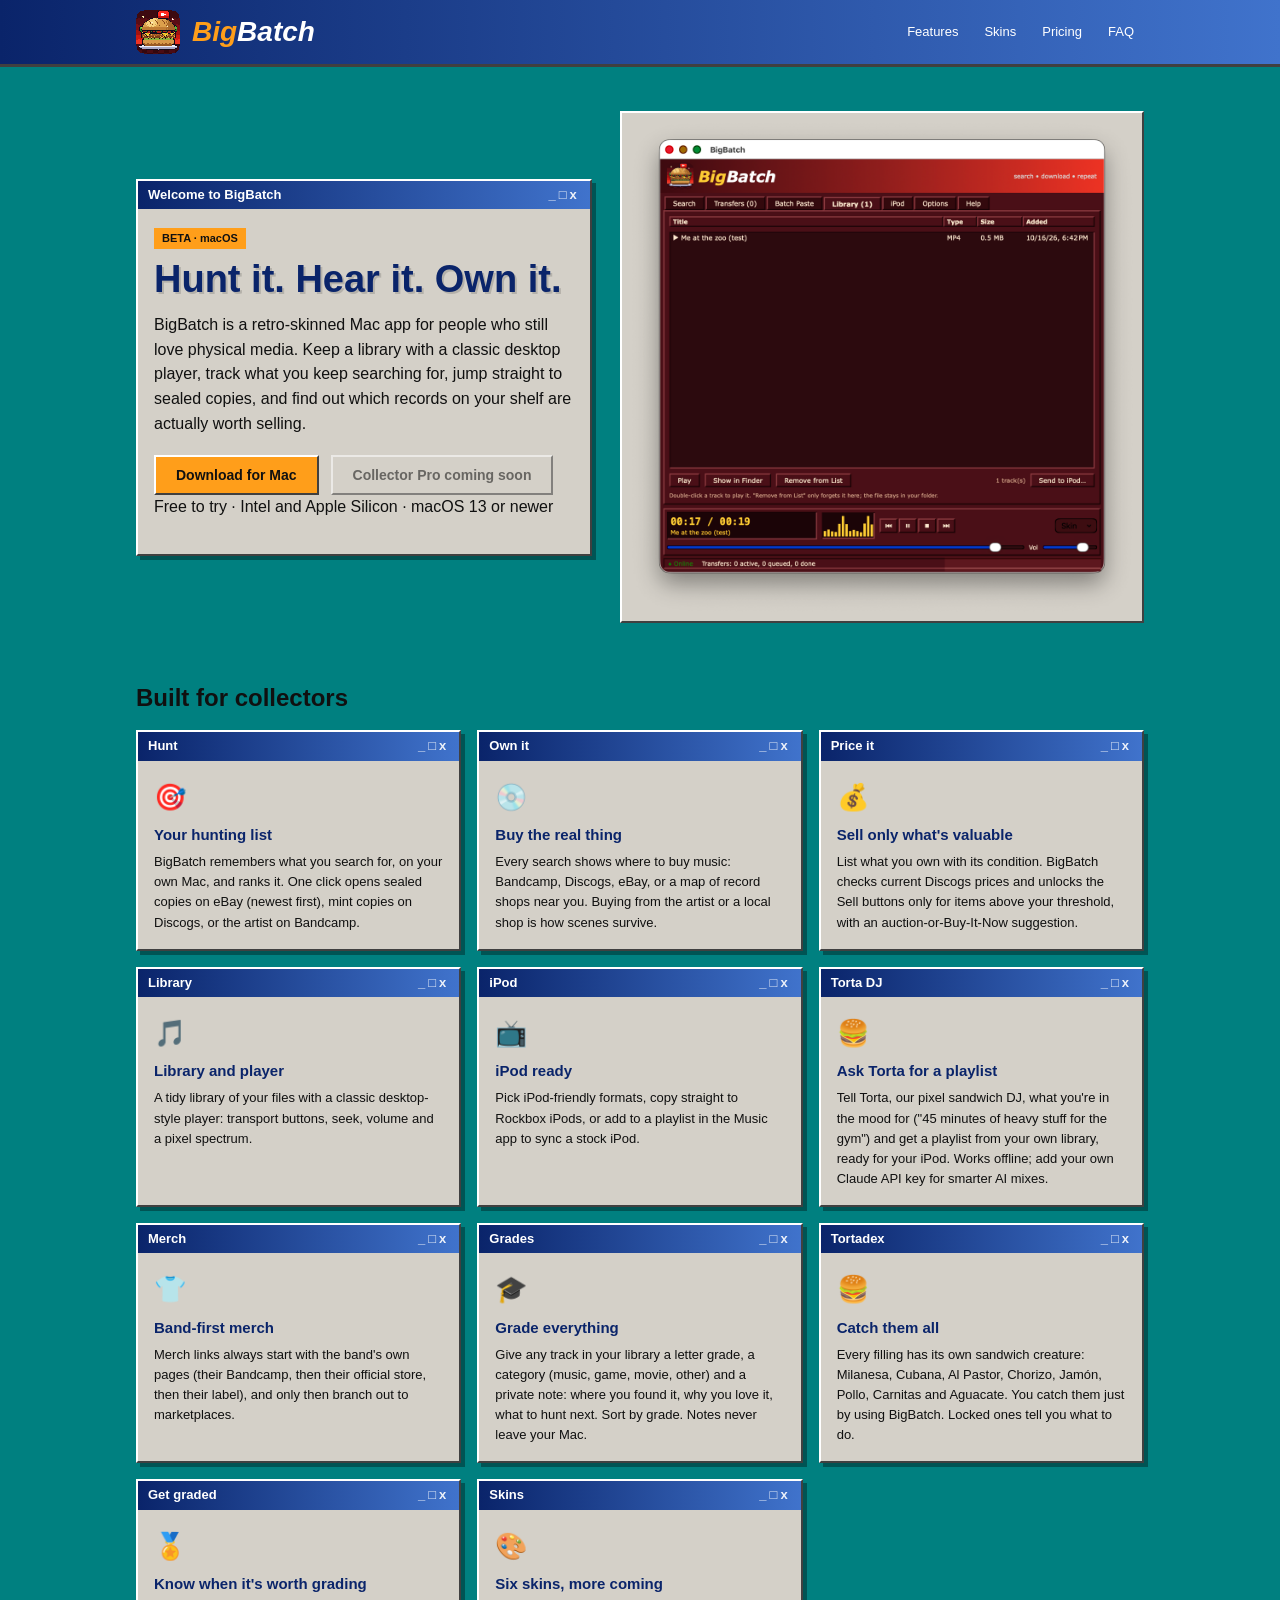
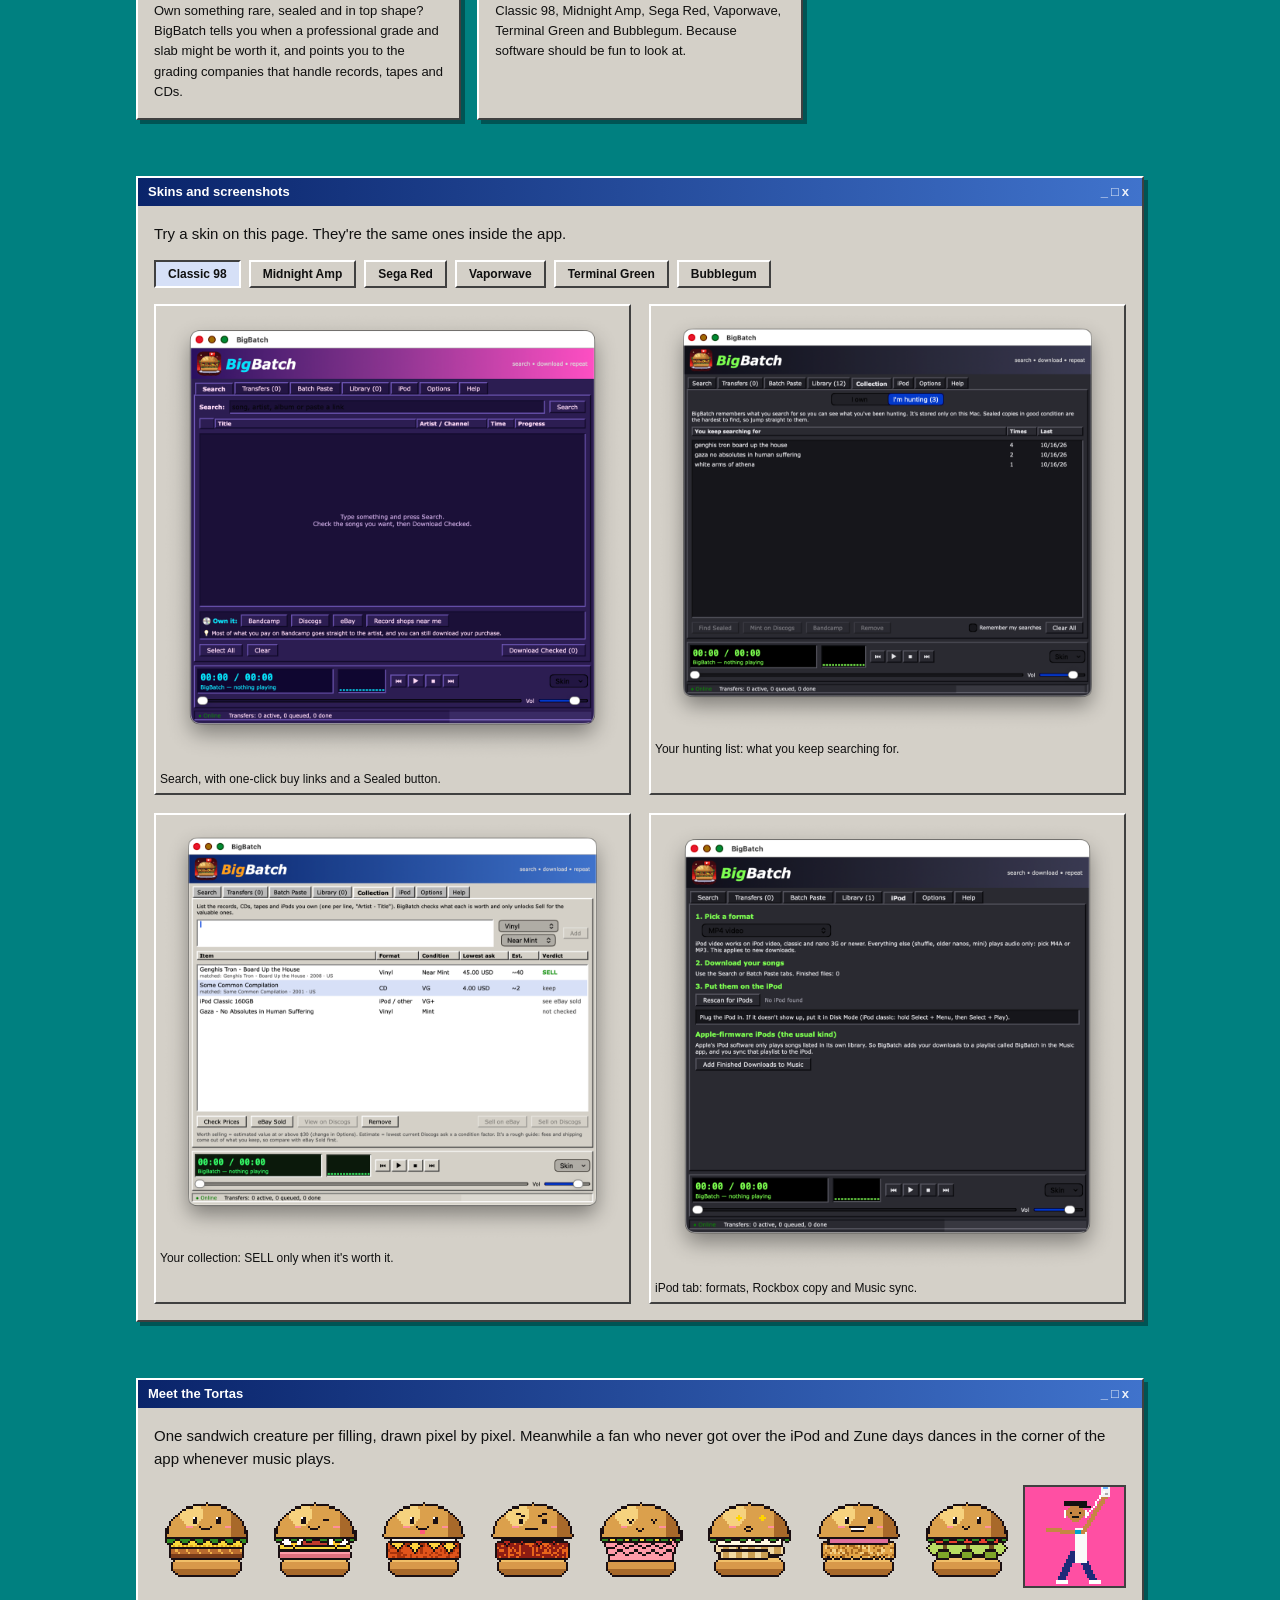
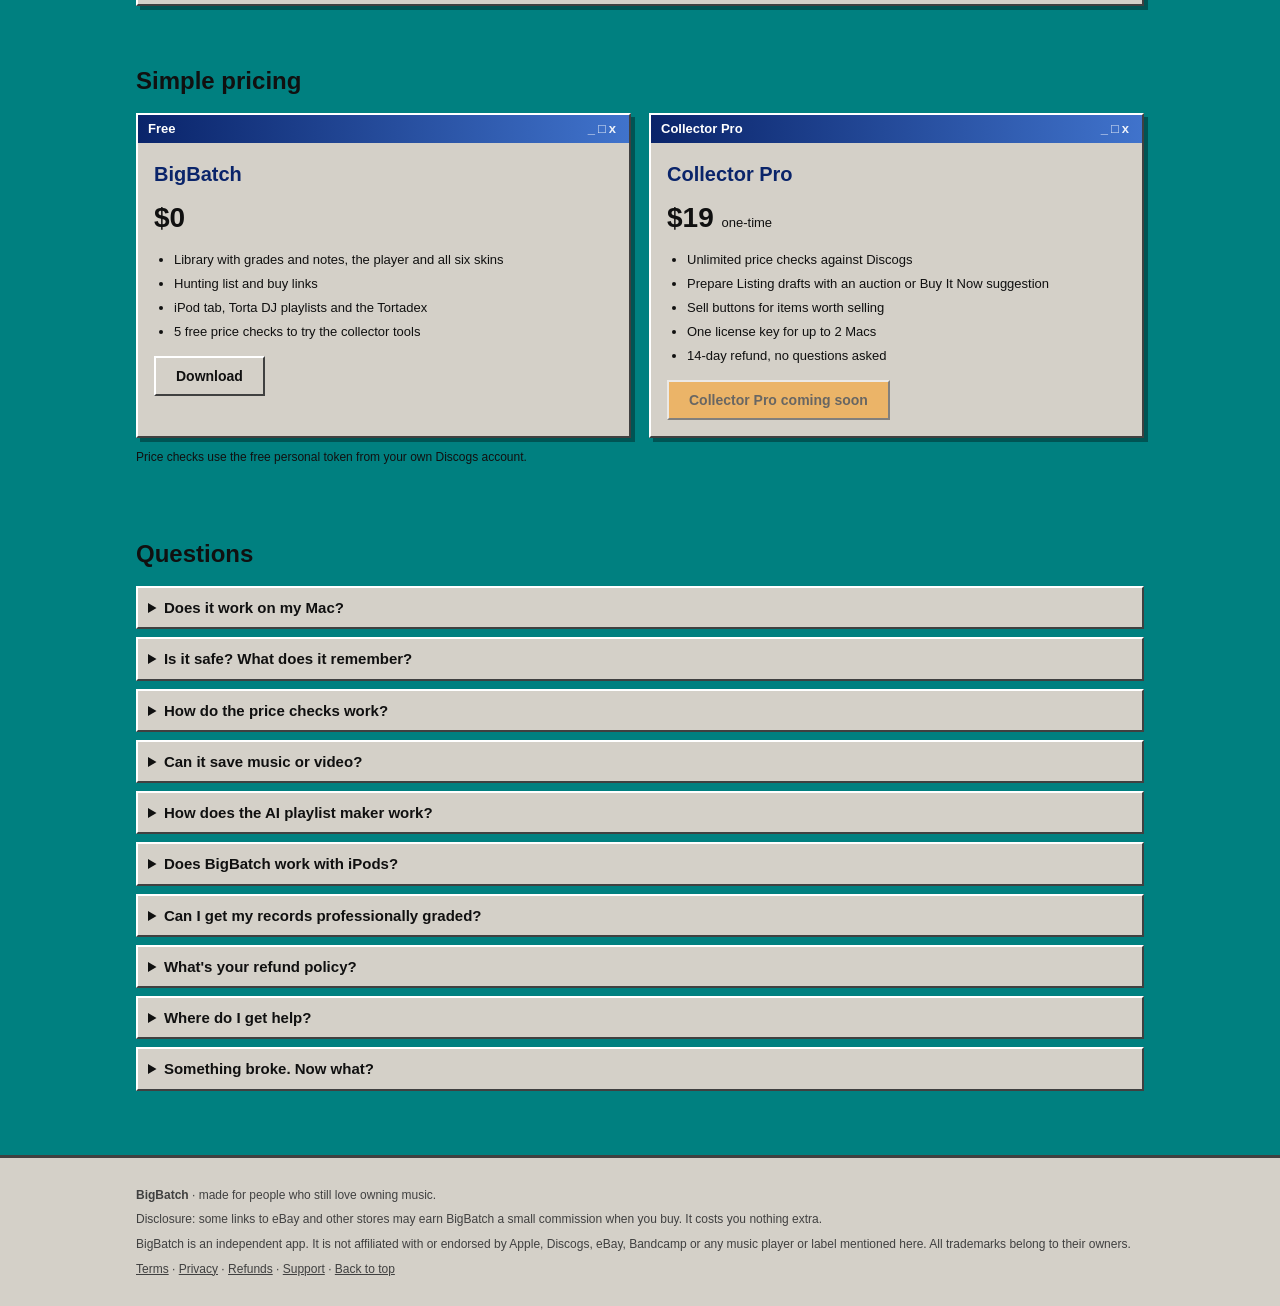
==== commit 0bde483e: "Add Get graded card and FAQ Co-Authored-By: Claude Sonnet 5.5 <noreply@anthropic.com>" ====
--- a/index.html
+++ b/index.html
@@ -160,6 +160,9 @@
       <div class="win"><div class="bar">Tortadex <i>_&#9633;x</i></div><div class="body">
         <div class="ico">&#127828;</div><h3>Catch them all</h3>
         <p>Every filling has its own sandwich creature: Milanesa, Cubana, Al Pastor, Chorizo, Jam&oacute;n, Pollo, Carnitas and Aguacate. You catch them just by using BigBatch. Locked ones tell you what to do.</p></div></div>
+      <div class="win"><div class="bar">Get graded <i>_&#9633;x</i></div><div class="body">
+        <div class="ico">&#127941;</div><h3>Know when it's worth grading</h3>
+        <p>Own something rare, sealed and in top shape? BigBatch tells you when a professional grade and slab might be worth it, and points you to the grading companies that handle records, tapes and CDs.</p></div></div>
       <div class="win"><div class="bar">Skins <i>_&#9633;x</i></div><div class="body">
         <div class="ico">&#127912;</div><h3>Six skins, more coming</h3>
         <p>Classic 98, Midnight Amp, Sega Red, Vaporwave, Terminal Green and Bubblegum. Because software should be fun to look at.</p></div></div>
@@ -245,6 +248,7 @@
     <details><summary>Can it save music or video?</summary><p>BigBatch can save audio and video that you have the right to keep: your own uploads, Creative Commons and public-domain material, and anything you have permission to save. You're responsible for following copyright law and each site's terms of service.</p></details>
     <details><summary>How does the AI playlist maker work?</summary><p>Torta works in two modes. Quick mode matches your words to the track names in your library, entirely on your Mac. If you paste your own Claude API key in Options, Torta uses it for smarter mixes; in that mode your request and your track titles are sent to Anthropic using your key, and you pay for your own usage. The key is kept in your Mac's Keychain.</p></details>
     <details><summary>Does BigBatch work with iPods?</summary><p>It can prepare iPod-friendly files and copy them to Rockbox iPods, or add them to a playlist in the Music app so you can sync a stock iPod. This part is new, so tell us if your model doesn't behave.</p></details>
+    <details><summary>Can I get my records professionally graded?</summary><p>Yes. Professional grading companies will authenticate a record, give it a condition grade, and seal it in a holder. It usually only makes sense for rare, sealed or high-value pieces, and a sealed holder generally means you can't play it. BigBatch doesn't do any grading itself. Its Collection tab has a Get graded guide that links to services such as <a href="https://www.audiomediagrading.com/">Audio Media Grading</a>, <a href="https://vmgvinyl.com/">Vintage Media Grading</a> and <a href="https://tunedingrading.com/">Tuned In Grading</a>. We aren't affiliated with them. Check each company's current rules, formats and prices on its own site before you send anything.</p></details>
     <details><summary>What's your refund policy?</summary><p>Collector Pro has a 14-day refund window, no questions asked. See the <a href="refund.html">Refund Policy</a>.</p></details>
     <details><summary>Where do I get help?</summary><p>Open an issue on our <a href="https://github.com/t6fwv555y8-rgb/bigbatch/issues">support page</a>. Issues are public, so please don't include personal information, order numbers or license keys. You can also use the Help tab inside the app to build a diagnostic report.</p></details>
     <details><summary>Something broke. Now what?</summary><p>Open the Help tab. Run Check tests the app's tools, and Send Help Report bundles a screenshot and diagnostics into a zip you can send to us. Nothing is sent automatically.</p></details>
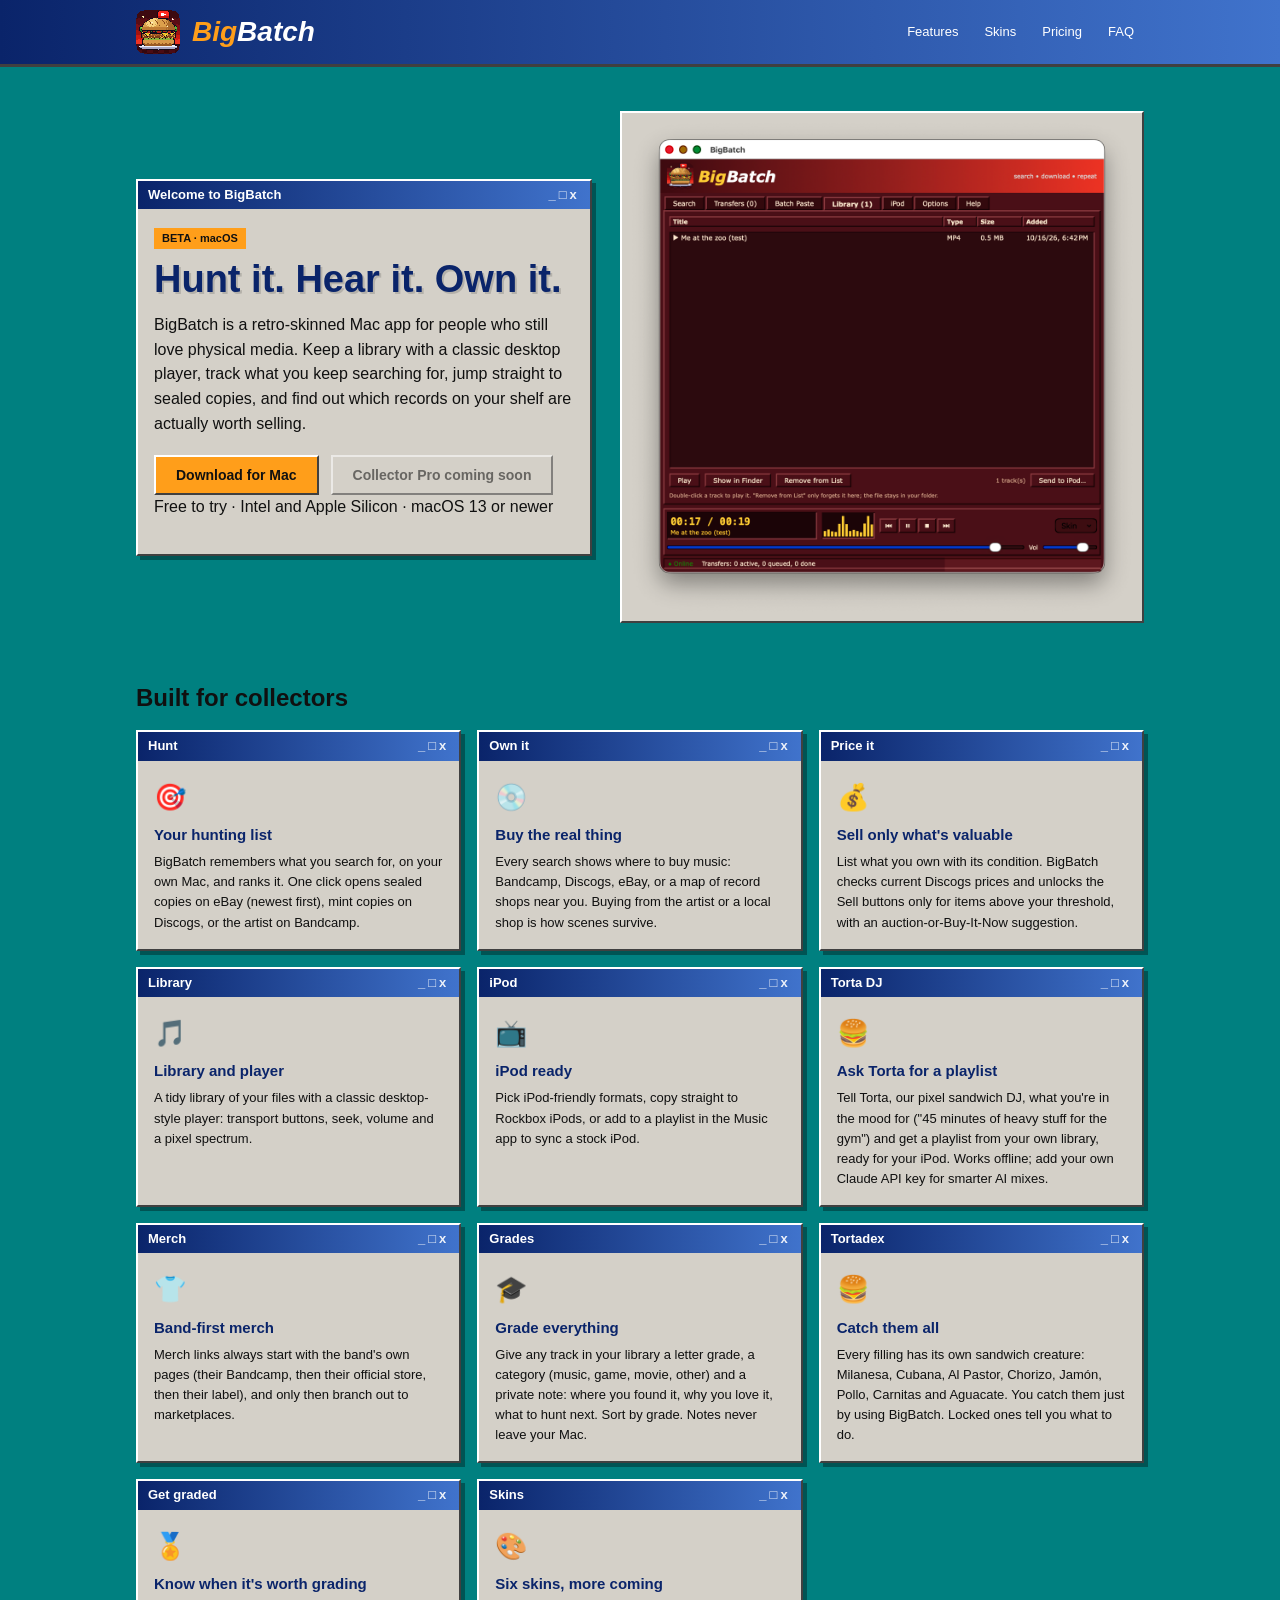
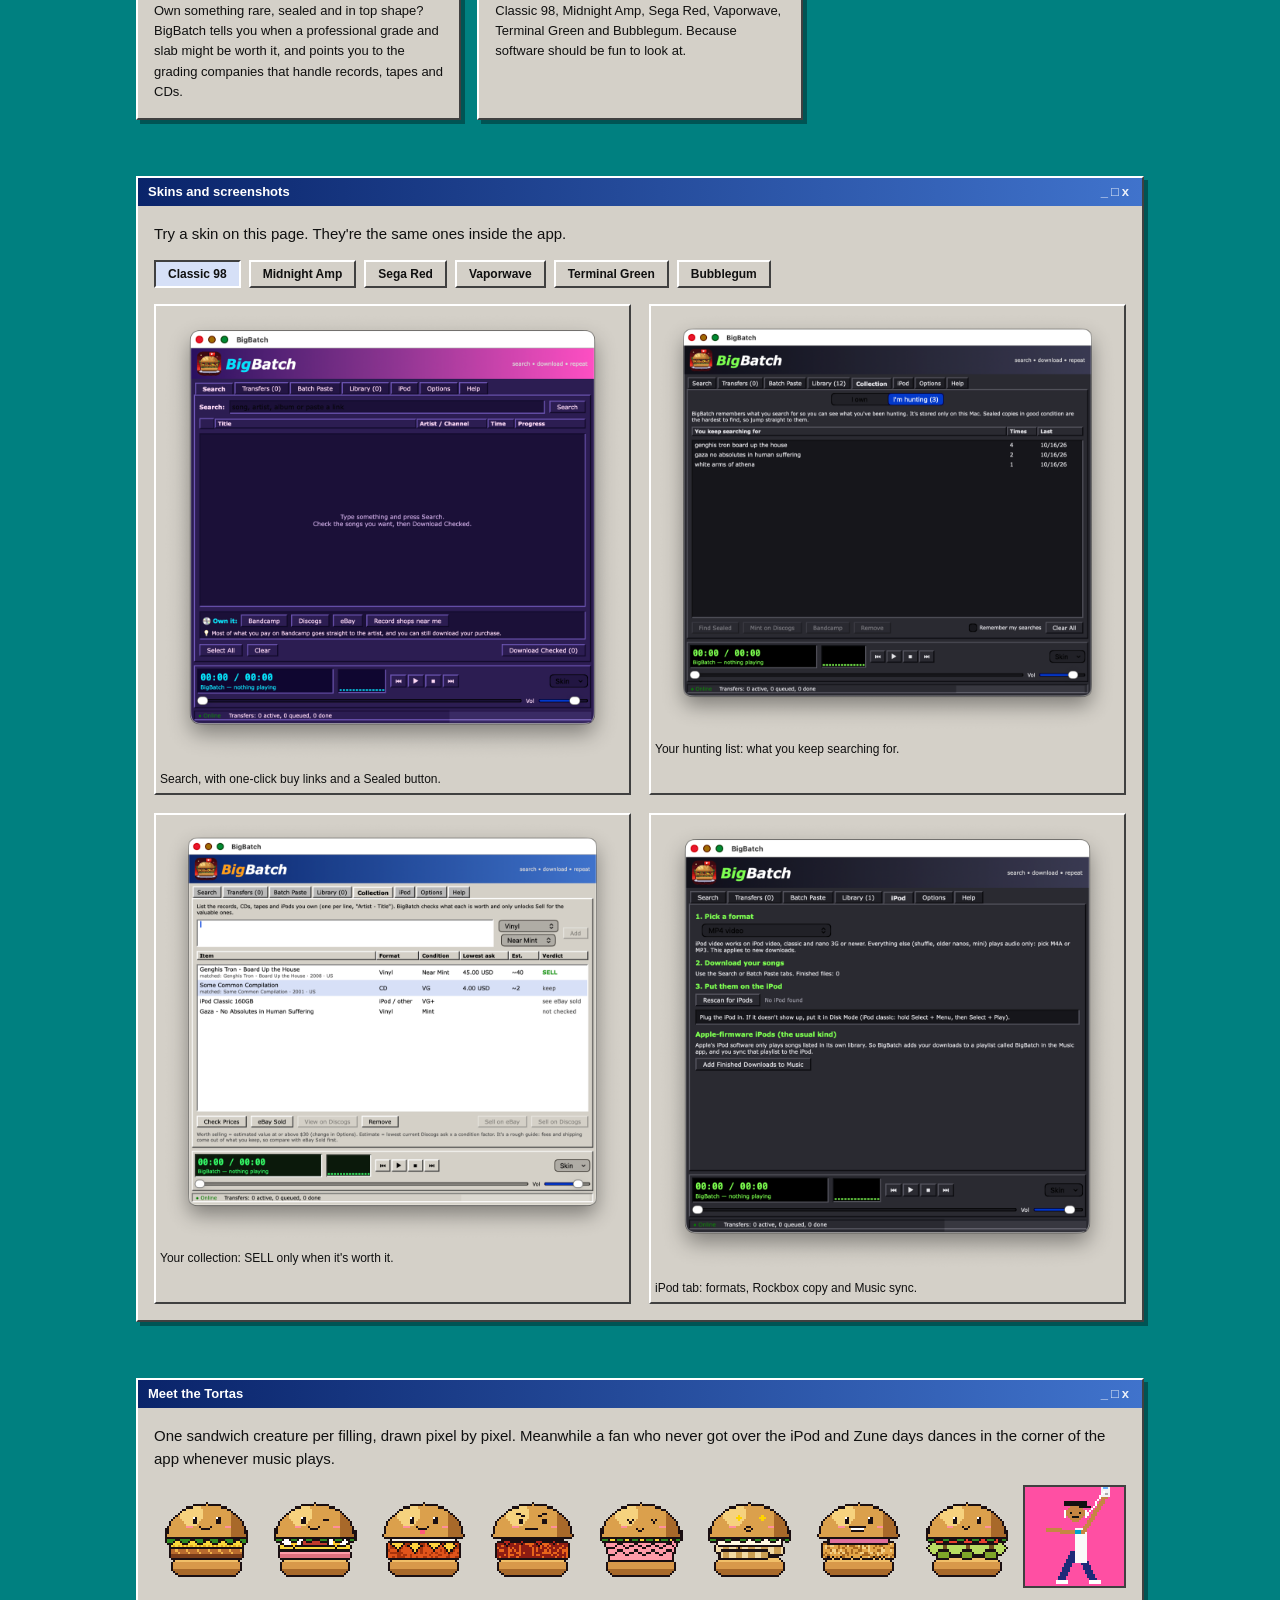
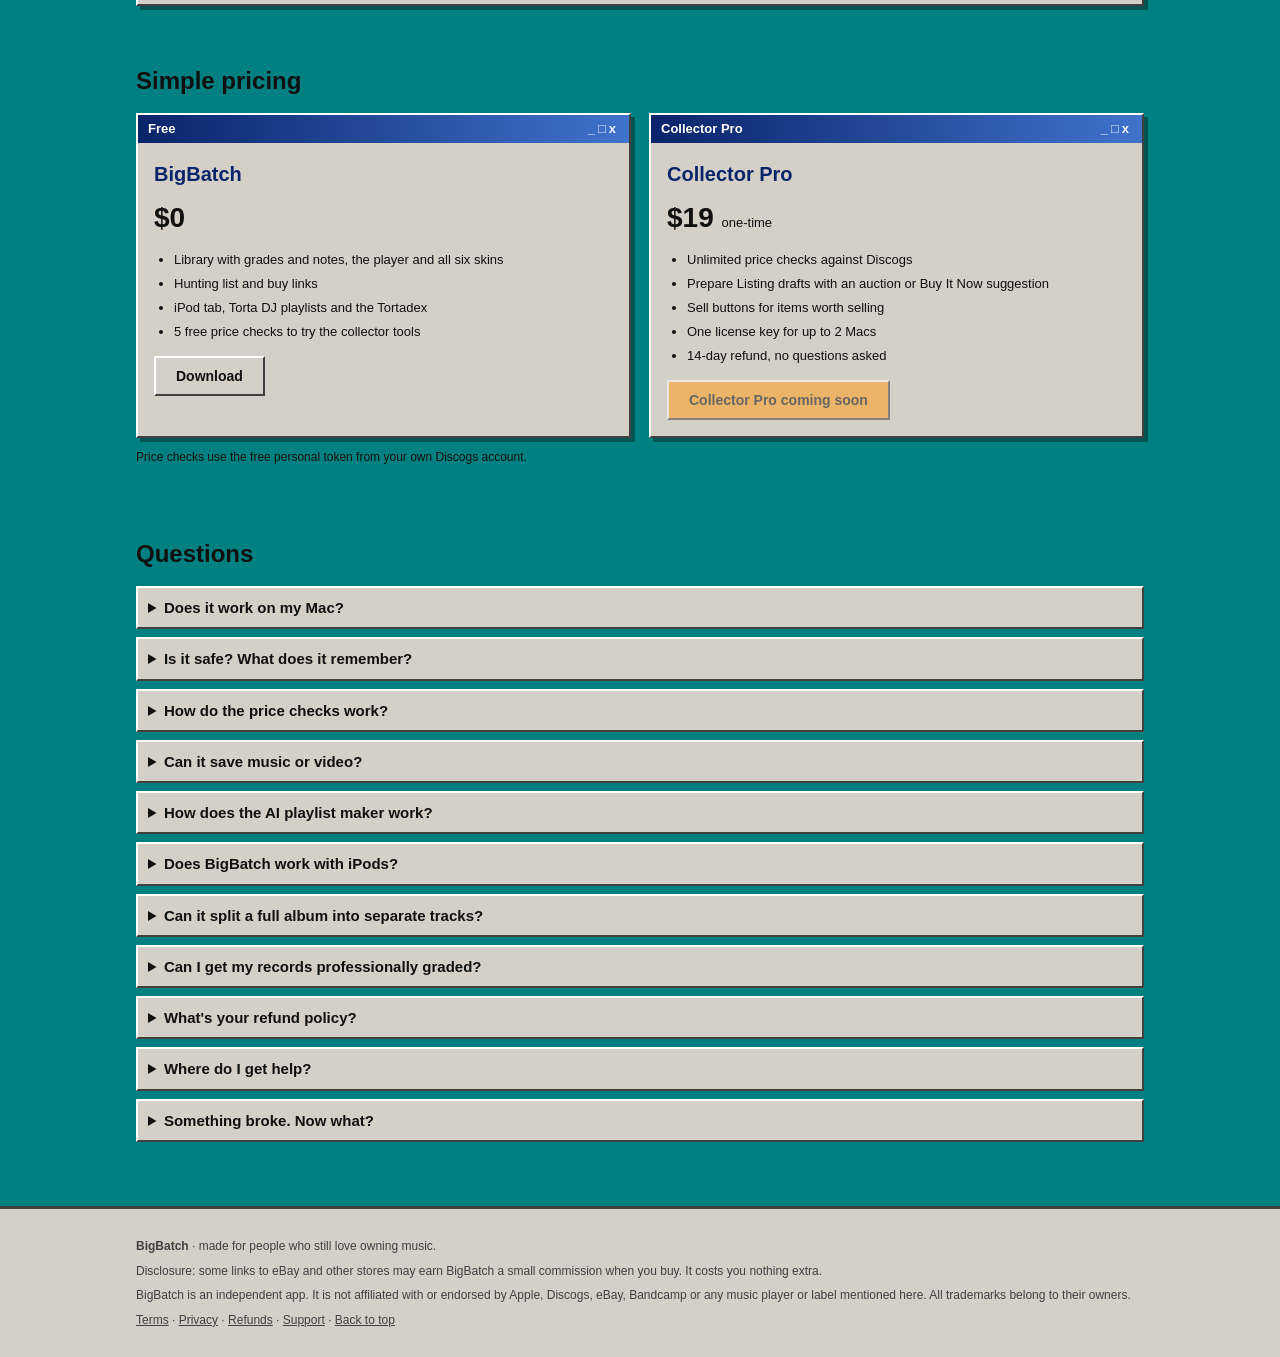
==== commit 2d6c347c: "Update privacy policy and FAQ for 2.0.2 Co-Authored-By: Claude Sonnet 5.5 <noreply@anthropic.com>" ====
--- a/index.html
+++ b/index.html
@@ -248,6 +248,7 @@
     <details><summary>Can it save music or video?</summary><p>BigBatch can save audio and video that you have the right to keep: your own uploads, Creative Commons and public-domain material, and anything you have permission to save. You're responsible for following copyright law and each site's terms of service.</p></details>
     <details><summary>How does the AI playlist maker work?</summary><p>Torta works in two modes. Quick mode matches your words to the track names in your library, entirely on your Mac. If you paste your own Claude API key in Options, Torta uses it for smarter mixes; in that mode your request and your track titles are sent to Anthropic using your key, and you pay for your own usage. The key is kept in your Mac's Keychain.</p></details>
     <details><summary>Does BigBatch work with iPods?</summary><p>It can prepare iPod-friendly files and copy them to Rockbox iPods, or add them to a playlist in the Music app so you can sync a stock iPod. This part is new, so tell us if your model doesn't behave.</p></details>
+    <details><summary>Can it split a full album into separate tracks?</summary><p>Yes. Full albums are marked with a disc icon in search results, and BigBatch asks whether to split them into one file per track. It uses the track markers in the video when there are any. When there aren't, it looks for the silent gaps between songs, which works well on most albums but can't separate songs that run straight into each other. Gap-based splits keep the original file next to the tracks, so nothing is lost.</p></details>
     <details><summary>Can I get my records professionally graded?</summary><p>Yes. Professional grading companies will authenticate a record, give it a condition grade, and seal it in a holder. It usually only makes sense for rare, sealed or high-value pieces, and a sealed holder generally means you can't play it. BigBatch doesn't do any grading itself. Its Collection tab has a Get graded guide that links to services such as <a href="https://www.audiomediagrading.com/">Audio Media Grading</a>, <a href="https://vmgvinyl.com/">Vintage Media Grading</a> and <a href="https://tunedingrading.com/">Tuned In Grading</a>. We aren't affiliated with them. Check each company's current rules, formats and prices on its own site before you send anything.</p></details>
     <details><summary>What's your refund policy?</summary><p>Collector Pro has a 14-day refund window, no questions asked. See the <a href="refund.html">Refund Policy</a>.</p></details>
     <details><summary>Where do I get help?</summary><p>Open an issue on our <a href="https://github.com/t6fwv555y8-rgb/bigbatch/issues">support page</a>. Issues are public, so please don't include personal information, order numbers or license keys. You can also use the Help tab inside the app to build a diagnostic report.</p></details>
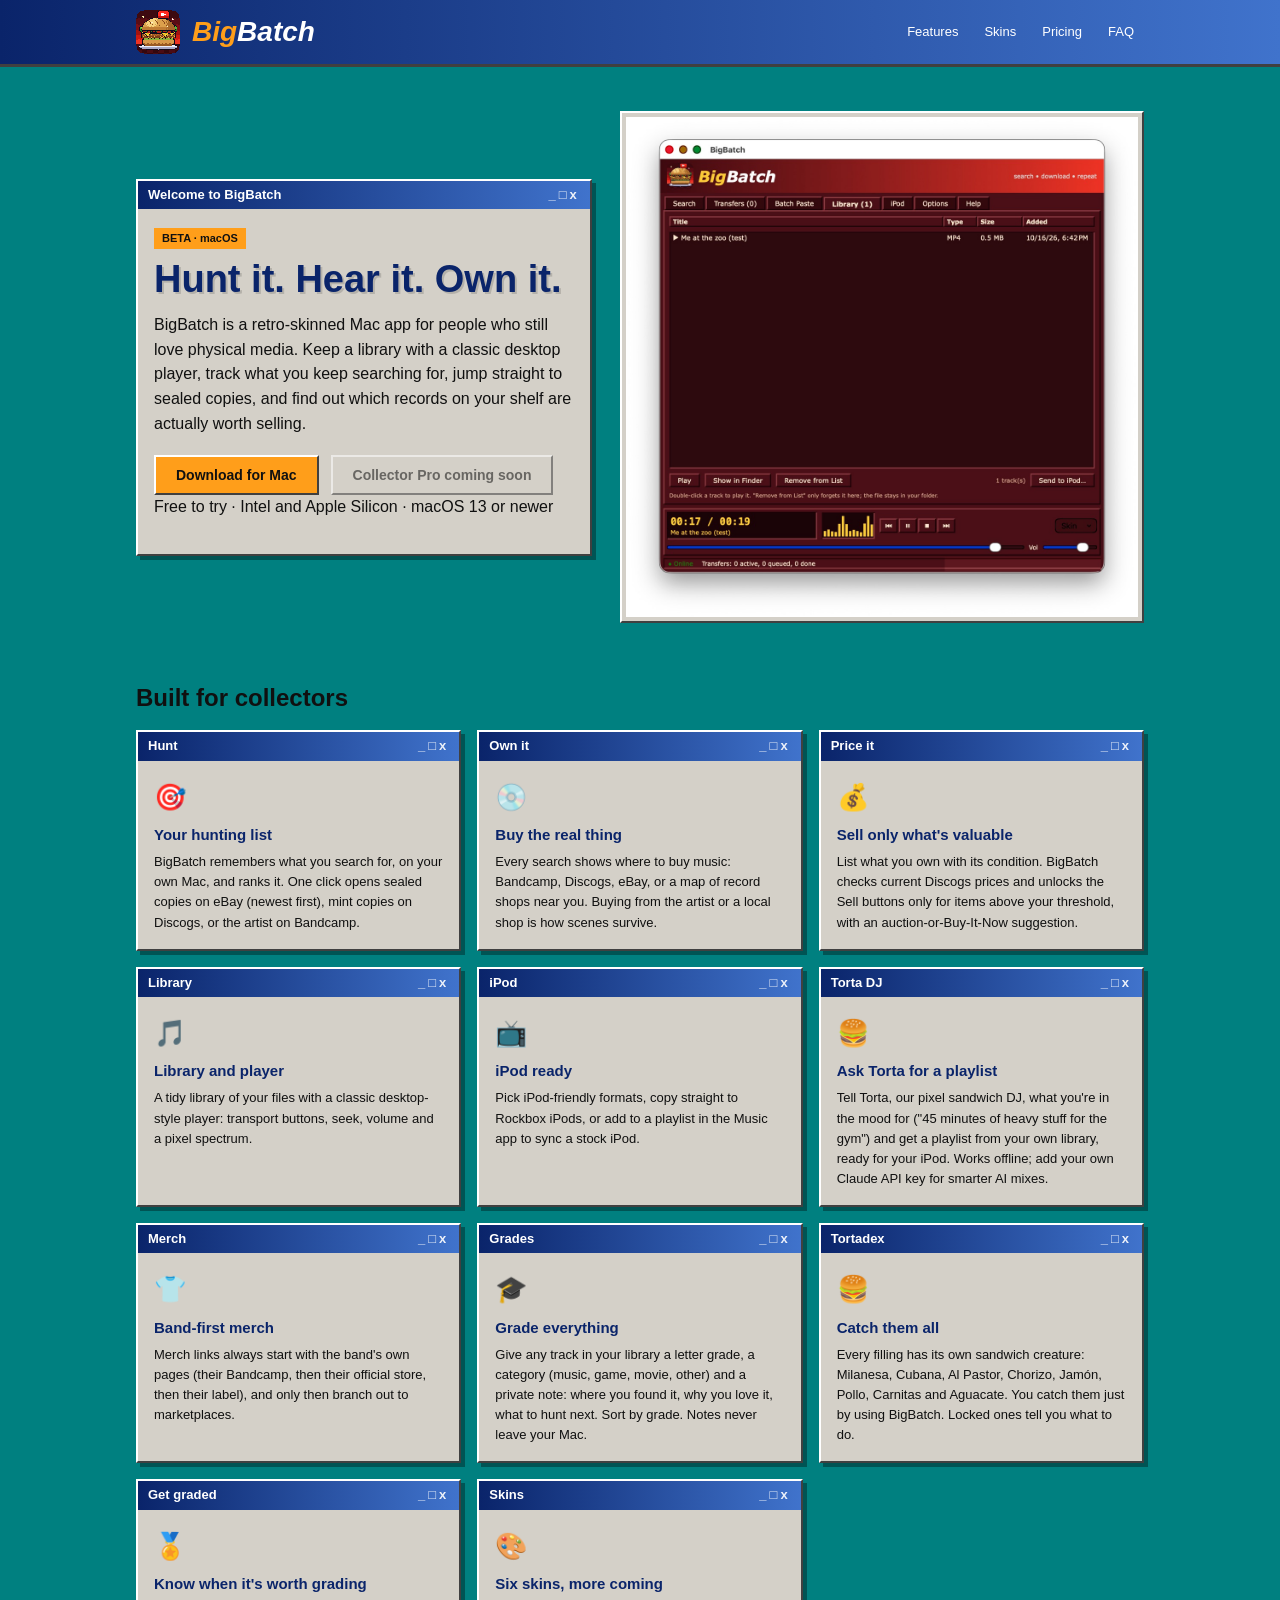
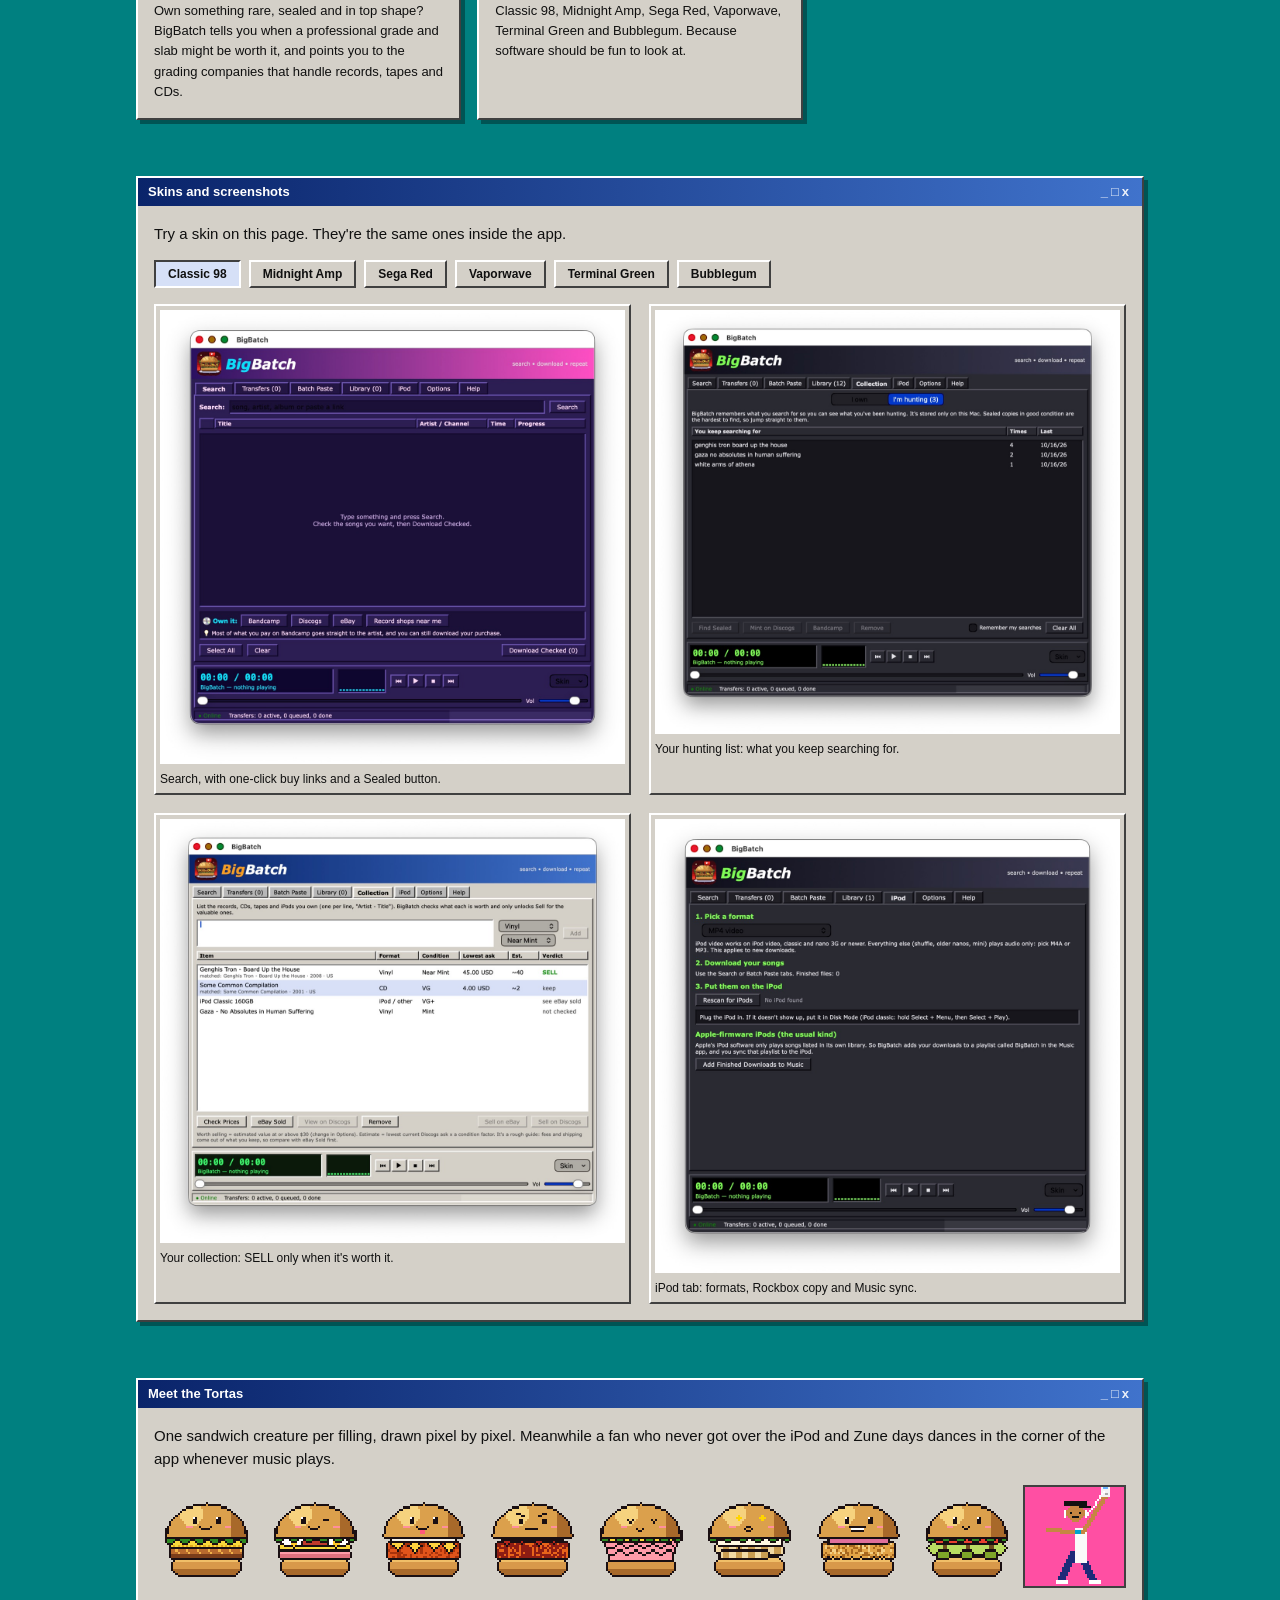
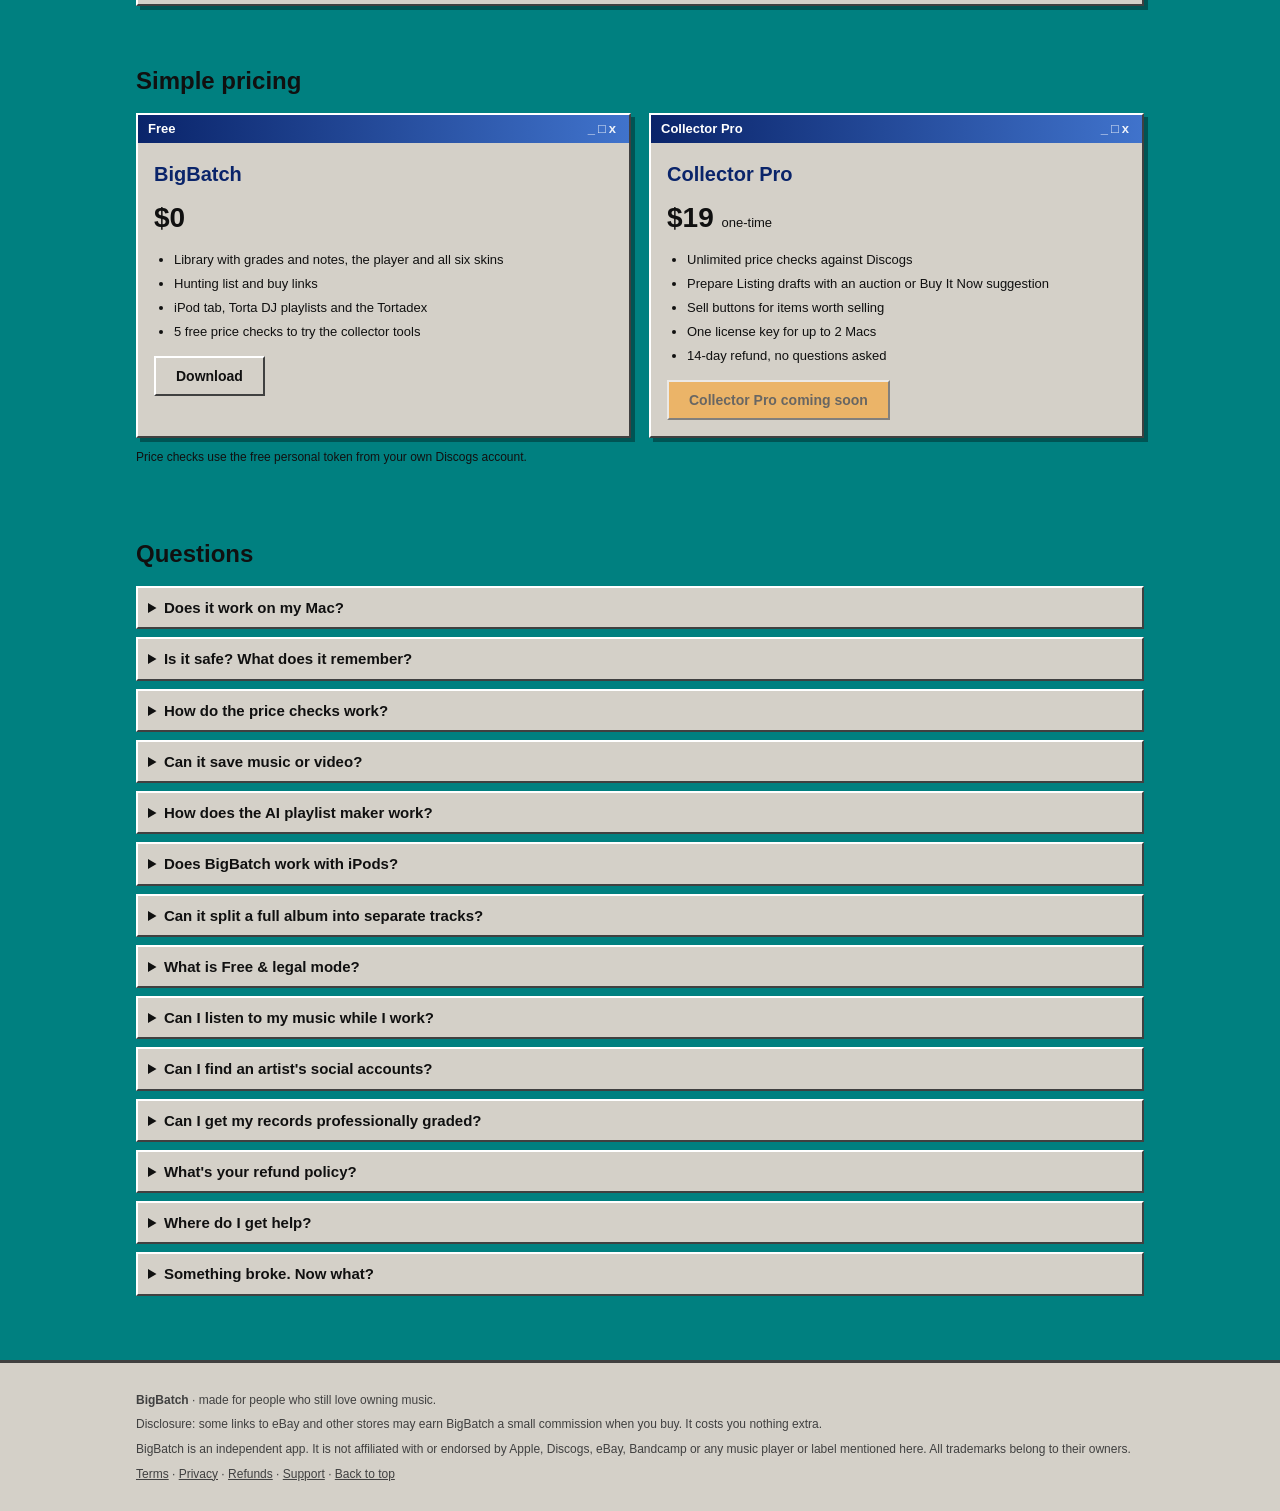
==== commit 2b2e9bf3: "Site: smaller images, share card, sitemap, 404, new FAQ entries Co-Authored-By: Claude Sonnet 5.5 <n" ====
--- a/index.html
+++ b/index.html
@@ -6,6 +6,18 @@
 <title>BigBatch</title>
 <meta name="description" content="BigBatch is a retro-skinned Mac app for collectors: hunt for sealed copies, track what you want, price your shelf, and keep a library with a classic desktop player.">
 <link rel="icon" href="img/icon.png">
+<link rel="canonical" href="https://t6fwv555y8-rgb.github.io/bigbatch/">
+<meta name="theme-color" content="#1a3a8a">
+<meta property="og:type" content="website">
+<meta property="og:title" content="BigBatch: a retro Mac app for music collectors">
+<meta property="og:description" content="BigBatch is a retro-skinned Mac app for collectors: hunt for sealed copies, track what you want, price your shelf, and keep a library with a classic desktop player.">
+<meta property="og:url" content="https://t6fwv555y8-rgb.github.io/bigbatch/">
+<meta property="og:image" content="https://t6fwv555y8-rgb.github.io/bigbatch/img/og.jpg">
+<meta name="twitter:card" content="summary_large_image">
+<meta name="twitter:title" content="BigBatch: a retro Mac app for music collectors">
+<meta name="twitter:description" content="BigBatch is a retro-skinned Mac app for collectors: hunt for sealed copies, track what you want, price your shelf, and keep a library with a classic desktop player.">
+<meta name="twitter:image" content="https://t6fwv555y8-rgb.github.io/bigbatch/img/og.jpg">
+
 <style>
   /* Skins mirror the app. Switch with the buttons in the Skins section. */
   :root {
@@ -126,7 +138,7 @@
         </div>
         <p class="sub">Free to try &middot; Intel and Apple Silicon &middot; macOS 13 or newer</p>
       </div></div>
-      <div class="shot"><img src="img/library.png" alt="BigBatch with the Sega Red skin, showing the library and the built-in player"></div>
+      <div class="shot"><img src="img/library.jpg" alt="BigBatch with the Sega Red skin, showing the library and the built-in player"></div>
     </div>
   </div>
 
@@ -183,10 +195,10 @@
           <button class="btn small" data-skin-btn="bubble" aria-pressed="false">Bubblegum</button>
         </div>
         <div class="gallery">
-          <figure class="shot"><img src="img/buy-strip.png" alt="Search tab with the Buy it strip in the Vaporwave skin" loading="lazy"><figcaption>Search, with one-click buy links and a Sealed button.</figcaption></figure>
-          <figure class="shot"><img src="img/hunting.png" alt="The hunting list in the Midnight Amp skin" loading="lazy"><figcaption>Your hunting list: what you keep searching for.</figcaption></figure>
-          <figure class="shot"><img src="img/collection.png" alt="Collection tab showing a valuable record marked SELL and a cheap CD marked keep" loading="lazy"><figcaption>Your collection: SELL only when it's worth it.</figcaption></figure>
-          <figure class="shot"><img src="img/ipod.png" alt="The iPod tab in the Midnight Amp skin" loading="lazy"><figcaption>iPod tab: formats, Rockbox copy and Music sync.</figcaption></figure>
+          <figure class="shot"><img src="img/buy-strip.jpg" alt="Search tab with the Buy it strip in the Vaporwave skin" loading="lazy"><figcaption>Search, with one-click buy links and a Sealed button.</figcaption></figure>
+          <figure class="shot"><img src="img/hunting.jpg" alt="The hunting list in the Midnight Amp skin" loading="lazy"><figcaption>Your hunting list: what you keep searching for.</figcaption></figure>
+          <figure class="shot"><img src="img/collection.jpg" alt="Collection tab showing a valuable record marked SELL and a cheap CD marked keep" loading="lazy"><figcaption>Your collection: SELL only when it's worth it.</figcaption></figure>
+          <figure class="shot"><img src="img/ipod.jpg" alt="The iPod tab in the Midnight Amp skin" loading="lazy"><figcaption>iPod tab: formats, Rockbox copy and Music sync.</figcaption></figure>
         </div>
       </div>
     </div>
@@ -249,6 +261,9 @@
     <details><summary>How does the AI playlist maker work?</summary><p>Torta works in two modes. Quick mode matches your words to the track names in your library, entirely on your Mac. If you paste your own Claude API key in Options, Torta uses it for smarter mixes; in that mode your request and your track titles are sent to Anthropic using your key, and you pay for your own usage. The key is kept in your Mac's Keychain.</p></details>
     <details><summary>Does BigBatch work with iPods?</summary><p>It can prepare iPod-friendly files and copy them to Rockbox iPods, or add them to a playlist in the Music app so you can sync a stock iPod. This part is new, so tell us if your model doesn't behave.</p></details>
     <details><summary>Can it split a full album into separate tracks?</summary><p>Yes. Full albums are marked with a disc icon in search results, and BigBatch asks whether to split them into one file per track. It uses the track markers in the video when there are any. When there aren't, it looks for the silent gaps between songs, which works well on most albums but can't separate songs that run straight into each other. Gap-based splits keep the original file next to the tracks, so nothing is lost.</p></details>
+    <details><summary>What is Free &amp; legal mode?</summary><p>A switch above the search box. In Free &amp; legal mode, BigBatch searches the Internet Archive for music that is free to keep: Creative Commons and public-domain releases, netlabel albums, and live recordings of bands that allow taping. Each result shows its license, and a SOURCE.txt in the download folder records where the music came from. Licenses are as stated by the uploader, so check them before reusing anything.</p></details>
+    <details><summary>Can I listen to my music while I work?</summary><p>Yes. The Torta player is a small, Torta-shaped window with the time display, play controls and a Radio menu. Radio plays your saved music as a station: all your music, top graded, artists you follow, newest downloads, or Torta's playlist. Media keys work. Click the Torta and it dances.</p></details>
+    <details><summary>Can I find an artist's social accounts?</summary><p>Yes. When you search for an artist, the Socials row gives you one-click searches for their website, Instagram, Facebook, X, TikTok and SoundCloud. They open in your browser, and BigBatch doesn't send anything about you.</p></details>
     <details><summary>Can I get my records professionally graded?</summary><p>Yes. Professional grading companies will authenticate a record, give it a condition grade, and seal it in a holder. It usually only makes sense for rare, sealed or high-value pieces, and a sealed holder generally means you can't play it. BigBatch doesn't do any grading itself. Its Collection tab has a Get graded guide that links to services such as <a href="https://www.audiomediagrading.com/">Audio Media Grading</a>, <a href="https://vmgvinyl.com/">Vintage Media Grading</a> and <a href="https://tunedingrading.com/">Tuned In Grading</a>. We aren't affiliated with them. Check each company's current rules, formats and prices on its own site before you send anything.</p></details>
     <details><summary>What's your refund policy?</summary><p>Collector Pro has a 14-day refund window, no questions asked. See the <a href="refund.html">Refund Policy</a>.</p></details>
     <details><summary>Where do I get help?</summary><p>Open an issue on our <a href="https://github.com/t6fwv555y8-rgb/bigbatch/issues">support page</a>. Issues are public, so please don't include personal information, order numbers or license keys. You can also use the Help tab inside the app to build a diagnostic report.</p></details>
